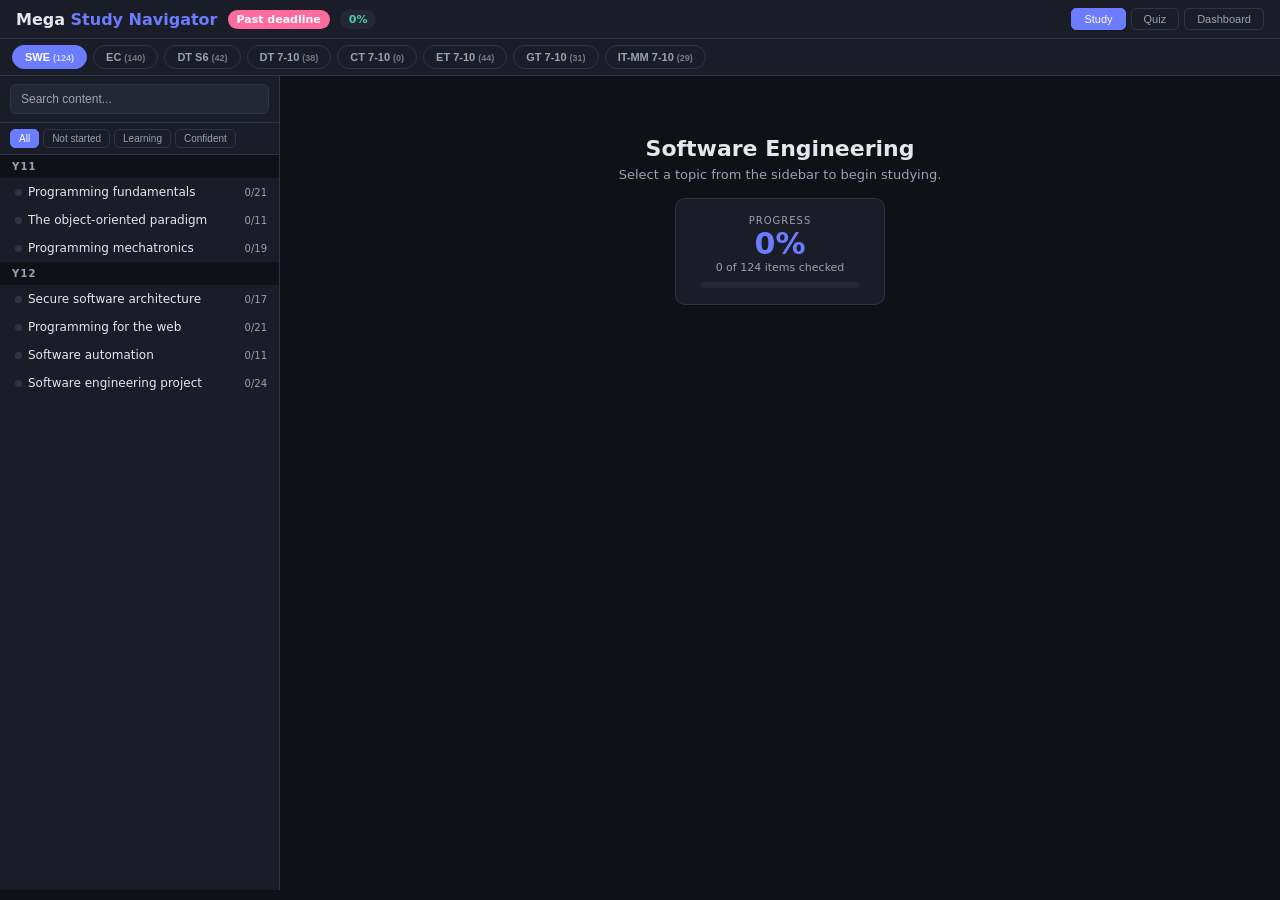
==== mega-navigator.html @ 475825d7 "Add mega study navigator + 5 new subject content files New subjects added with full syllabus content" ====
<!DOCTYPE html>
<html lang="en">
<head>
<meta charset="UTF-8">
<meta name="viewport" content="width=device-width, initial-scale=1.0">
<title>Mega Study Navigator</title>
<style>
:root {
  --bg: #0f1117; --surface: #1a1d27; --surface2: #242836; --border: #2d3348;
  --text: #e4e6f0; --text2: #9ca0b8; --accent: #6c7cff; --accent2: #4cceac;
  --accent3: #ff6b9d; --warn: #ffb74d; --green: #4cceac; --red: #ff6b9d;
  --orange: #ff9f43; --cyan: #00d2d3; --coral: #ff6348; --purple: #a29bfe; --pink: #fd79a8;
}
* { margin:0; padding:0; box-sizing:border-box; }
body { font-family:'Segoe UI',system-ui,-apple-system,sans-serif; background:var(--bg); color:var(--text); min-height:100vh; overflow:hidden; }

/* === HEADER === */
.header { background:var(--surface); border-bottom:1px solid var(--border); padding:8px 16px; display:flex; align-items:center; gap:10px; flex-wrap:wrap; z-index:100; }
.header h1 { font-size:16px; font-weight:700; white-space:nowrap; }
.header h1 span { color:var(--accent); }
.badge { padding:3px 9px; border-radius:10px; font-size:11px; font-weight:600; }
.badge-deadline { background:var(--accent3); color:#fff; }
.badge-progress { background:var(--surface2); color:var(--green); }
.view-tabs { display:flex; gap:5px; margin-left:auto; }
.view-tab { padding:4px 12px; border-radius:5px; border:1px solid var(--border); background:none; color:var(--text2); font-size:11px; cursor:pointer; transition:all .15s; }
.view-tab:hover { border-color:var(--accent); color:var(--text); }
.view-tab.active { background:var(--accent); color:#fff; border-color:var(--accent); }

/* === SUBJECT BAR === */
.subject-bar { background:var(--surface); border-bottom:1px solid var(--border); padding:6px 12px; display:flex; gap:6px; flex-wrap:wrap; overflow-x:auto; }
.subject-pill { padding:5px 12px; border-radius:16px; border:1.5px solid var(--border); background:none; color:var(--text2); font-size:11px; font-weight:600; cursor:pointer; transition:all .15s; white-space:nowrap; }
.subject-pill:hover { border-color:var(--text2); color:var(--text); }
.subject-pill.active { color:#fff; }
.subject-pill .pill-count { font-size:9px; opacity:.7; margin-left:3px; }

/* === LAYOUT === */
.container { display:flex; height:calc(100vh - 86px); }
.sidebar { width:280px; min-width:240px; background:var(--surface); border-right:1px solid var(--border); overflow-y:auto; flex-shrink:0; display:flex; flex-direction:column; }
.main { flex:1; overflow-y:auto; padding:20px; }

/* === SIDEBAR === */
.search-bar { padding:8px 10px; border-bottom:1px solid var(--border); flex-shrink:0; }
.search-bar input { width:100%; padding:7px 10px; background:var(--surface2); border:1px solid var(--border); border-radius:6px; color:var(--text); font-size:12px; }
.search-bar input:focus { outline:none; border-color:var(--accent); }
.search-bar input::placeholder { color:var(--text2); }
.filter-bar { padding:6px 10px; border-bottom:1px solid var(--border); display:flex; gap:4px; flex-wrap:wrap; flex-shrink:0; }
.filter-btn { padding:3px 8px; border-radius:5px; border:1px solid var(--border); background:none; color:var(--text2); font-size:10px; cursor:pointer; transition:all .15s; }
.filter-btn:hover { border-color:var(--accent); color:var(--accent); }
.filter-btn.active { background:var(--accent); color:#fff; border-color:var(--accent); }
.sidebar-list { overflow-y:auto; flex:1; }
.sidebar-year { padding:6px 12px; font-size:10px; text-transform:uppercase; letter-spacing:1.2px; color:var(--text2); font-weight:700; background:var(--bg); position:sticky; top:0; z-index:2; }
.sidebar-topic { padding:7px 12px; cursor:pointer; font-size:12px; border-left:3px solid transparent; transition:all .12s; display:flex; align-items:center; gap:6px; }
.sidebar-topic:hover { background:var(--surface2); }
.sidebar-topic.active { background:var(--surface2); }
.topic-progress { margin-left:auto; font-size:10px; color:var(--text2); white-space:nowrap; }
.topic-dot { width:7px; height:7px; border-radius:50%; flex-shrink:0; }
.dot-none { background:var(--border); }
.dot-partial { background:var(--warn); }
.dot-done { background:var(--green); }

/* === MAIN CONTENT === */
.topic-header { margin-bottom:14px; }
.topic-header h2 { font-size:18px; margin-bottom:3px; }
.topic-header .meta { color:var(--text2); font-size:11px; }
.section-title { font-size:13px; font-weight:700; margin:14px 0 6px; padding:6px 10px; background:var(--surface2); border-radius:6px; border-left:3px solid var(--accent); }
.dot-point { display:flex; gap:8px; padding:7px 10px; border-radius:6px; margin-bottom:2px; align-items:flex-start; }
.dot-point:hover { background:var(--surface2); }
.check { width:18px; height:18px; border:2px solid var(--border); border-radius:3px; cursor:pointer; flex-shrink:0; display:flex; align-items:center; justify-content:center; transition:all .15s; margin-top:2px; font-size:11px; }
.check:hover { border-color:var(--accent); }
.check.checked { background:var(--green); border-color:var(--green); color:#fff; }
.dp-content { flex:1; font-size:12px; line-height:1.5; }
.dp-text { margin-bottom:3px; }
.dp-actions { display:flex; gap:3px; flex-wrap:wrap; align-items:center; margin-top:3px; }
.confidence { display:flex; gap:2px; }
.conf-btn { width:20px; height:20px; border-radius:3px; border:1px solid var(--border); background:none; cursor:pointer; font-size:9px; transition:all .15s; color:var(--text2); }
.conf-btn:hover { border-color:var(--accent); }
.c1.on { background:var(--red); border-color:var(--red); color:#fff; }
.c2.on { background:var(--warn); border-color:var(--warn); color:#fff; }
.c3.on { background:var(--green); border-color:var(--green); color:#fff; }
.act-btn { padding:2px 8px; border-radius:4px; border:1px solid; background:none; font-size:10px; cursor:pointer; transition:all .15s; font-weight:600; }
.learn-btn { border-color:var(--accent); color:var(--accent); }
.learn-btn:hover, .learn-btn.open { background:var(--accent); color:#fff; }
.teach-btn { border-color:var(--accent2); color:var(--accent2); }
.teach-btn:hover, .teach-btn.open { background:var(--accent2); color:#fff; }
.note-input { width:100%; margin-top:4px; padding:4px 6px; background:var(--surface); border:1px solid var(--border); border-radius:4px; color:var(--text); font-size:11px; font-family:inherit; resize:vertical; min-height:22px; }
.note-input:focus { outline:none; border-color:var(--accent); }
.note-input::placeholder { color:var(--text2); }

/* === EXPLANATION PANELS === */
.explain-panel { margin-top:6px; padding:12px; background:var(--surface); border:1px solid var(--border); border-radius:8px; font-size:12px; line-height:1.7; display:none; }
.explain-panel.visible { display:block; }
.explain-panel h2 { font-size:15px; margin:10px 0 5px; color:var(--accent); }
.explain-panel h3 { font-size:13px; margin:8px 0 4px; color:var(--accent2); }
.explain-panel h4 { font-size:12px; margin:6px 0 3px; color:var(--warn); }
.explain-panel ul, .explain-panel ol { padding-left:18px; margin:4px 0; }
.explain-panel li { margin:2px 0; }
.explain-panel code { background:var(--surface2); padding:1px 4px; border-radius:3px; font-size:11px; }
.explain-panel pre { background:var(--surface2); padding:10px; border-radius:6px; overflow-x:auto; margin:6px 0; }
.explain-panel pre code { background:none; padding:0; }
.explain-panel p { margin:4px 0; }
.explain-panel blockquote { border-left:3px solid var(--accent); padding-left:10px; color:var(--text2); margin:6px 0; }
.explain-panel strong { color:var(--text); }
.explain-panel table { border-collapse:collapse; margin:6px 0; width:100%; }
.explain-panel th, .explain-panel td { border:1px solid var(--border); padding:4px 8px; font-size:11px; }
.explain-panel th { background:var(--surface2); }

/* === DASHBOARD === */
.dashboard { display:grid; grid-template-columns:repeat(auto-fit,minmax(240px,1fr)); gap:12px; margin-bottom:16px; }
.dash-card { background:var(--surface); border:1px solid var(--border); border-radius:10px; padding:14px; }
.dash-card h3 { font-size:11px; color:var(--text2); text-transform:uppercase; letter-spacing:1px; margin-bottom:5px; }
.dash-card .big { font-size:26px; font-weight:700; }
.dash-card .sub { font-size:11px; color:var(--text2); margin-top:3px; }
.pbar { height:6px; background:var(--surface2); border-radius:3px; overflow:hidden; margin-top:5px; }
.pfill { height:100%; border-radius:3px; transition:width .3s; }
.dash-subject { background:var(--surface); border:1px solid var(--border); border-radius:10px; padding:14px; }
.dash-subject h4 { font-size:13px; margin-bottom:8px; display:flex; align-items:center; gap:6px; }
.dash-subject .color-dot { width:10px; height:10px; border-radius:50%; }
.conf-summary { display:flex; gap:10px; font-size:11px; margin-top:6px; }
.conf-summary span { display:flex; align-items:center; gap:3px; }
.conf-dot { width:8px; height:8px; border-radius:50%; display:inline-block; }
.priority-list { margin-top:12px; }
.priority-item { display:flex; align-items:center; gap:8px; padding:6px 10px; background:var(--surface); border:1px solid var(--border); border-radius:6px; margin-bottom:4px; font-size:12px; }
.priority-rank { width:22px; height:22px; border-radius:50%; background:var(--accent3); color:#fff; display:flex; align-items:center; justify-content:center; font-size:10px; font-weight:700; flex-shrink:0; }

/* === QUIZ === */
.quiz-controls { display:flex; flex-wrap:wrap; gap:8px; margin-bottom:14px; align-items:center; }
.quiz-select { padding:6px 10px; background:var(--surface2); border:1px solid var(--border); border-radius:6px; color:var(--text); font-size:12px; }
.quiz-select:focus { outline:none; border-color:var(--accent); }
.quiz-btn { padding:6px 14px; border-radius:6px; border:1px solid var(--accent); background:none; color:var(--accent); font-size:12px; cursor:pointer; font-weight:600; transition:all .15s; }
.quiz-btn:hover { background:var(--accent); color:#fff; }
.quiz-btn.primary { background:var(--accent); color:#fff; }
.quiz-btn.primary:hover { background:#5a6be6; }
.quiz-card { background:var(--surface); border:1px solid var(--border); border-radius:10px; padding:14px; margin-bottom:10px; }
.quiz-card .q-num { font-size:10px; color:var(--text2); text-transform:uppercase; letter-spacing:1px; margin-bottom:5px; }
.quiz-card .q-type { display:inline-block; padding:2px 6px; border-radius:3px; font-size:10px; font-weight:600; margin-left:6px; }
.q-type-mc { background:#3a2d6e; color:#a78bfa; }
.q-type-tf { background:#2d4a3e; color:#4cceac; }
.q-type-short, .q-type-sa { background:#4a3a2d; color:#ffb74d; }
.q-type-code { background:#2d3a4a; color:#6bb5ff; }
.q-type-scenario { background:#4a2d3a; color:#ff6b9d; }
.quiz-card .q-text { font-size:13px; line-height:1.6; margin:6px 0; white-space:pre-wrap; }
.q-option { display:block; padding:7px 10px; margin:3px 0; background:var(--surface2); border:1px solid var(--border); border-radius:6px; cursor:pointer; font-size:12px; transition:all .15s; }
.q-option:hover { border-color:var(--accent); }
.q-option.selected { border-color:var(--accent); background:rgba(108,124,255,.15); }
.q-option.correct { border-color:var(--green); background:rgba(76,206,172,.15); }
.q-option.wrong { border-color:var(--red); background:rgba(255,107,157,.15); }
.q-answer { margin-top:8px; padding:10px; background:var(--surface2); border-radius:6px; border-left:3px solid var(--green); display:none; }
.q-answer.visible { display:block; }
.q-answer .label { font-size:10px; color:var(--green); text-transform:uppercase; letter-spacing:1px; margin-bottom:3px; }
.q-answer .text { font-size:12px; line-height:1.6; }
.quiz-score { background:var(--surface); border:1px solid var(--border); border-radius:10px; padding:14px; margin-bottom:14px; text-align:center; }
.quiz-score .big { font-size:32px; font-weight:700; }
.quiz-score .sub { color:var(--text2); font-size:12px; margin-top:3px; }
.q-textarea { width:100%; min-height:60px; padding:8px; background:var(--surface2); border:1px solid var(--border); border-radius:6px; color:var(--text); font-size:12px; font-family:inherit; resize:vertical; margin-top:4px; }
.q-textarea:focus { outline:none; border-color:var(--accent); }
.tf-btns { display:flex; gap:6px; margin-top:4px; }
.tf-btn { padding:6px 20px; border-radius:6px; border:1px solid var(--border); background:var(--surface2); color:var(--text); font-size:12px; cursor:pointer; font-weight:600; transition:all .15s; }
.tf-btn:hover { border-color:var(--accent); }
.tf-btn.selected { border-color:var(--accent); background:rgba(108,124,255,.15); }
.tf-btn.correct { border-color:var(--green); background:rgba(76,206,172,.15); }
.tf-btn.wrong { border-color:var(--red); background:rgba(255,107,157,.15); }

/* No quiz message */
.no-quiz-msg { text-align:center; padding:40px; color:var(--text2); font-size:14px; }
.no-quiz-msg .icon { font-size:40px; margin-bottom:10px; }

/* Coming soon */
.coming-soon { text-align:center; padding:60px 20px; color:var(--text2); }
.coming-soon h2 { font-size:20px; margin-bottom:8px; color:var(--text); }
.coming-soon p { font-size:13px; }

/* Loading */
.loading { text-align:center; padding:40px; color:var(--text2); font-size:13px; }

/* Scrollbar */
::-webkit-scrollbar { width:5px; }
::-webkit-scrollbar-track { background:var(--bg); }
::-webkit-scrollbar-thumb { background:var(--border); border-radius:3px; }

@media(max-width:860px) {
  .container { flex-direction:column; height:calc(100vh - 120px); }
  .sidebar { width:100%; height:auto; max-height:35vh; }
  .subject-bar { padding:4px 8px; }
  .subject-pill { font-size:10px; padding:3px 8px; }
}
</style>
</head>
<body>

<div class="header">
  <h1>Mega <span>Study Navigator</span></h1>
  <div class="badge badge-deadline" id="deadlineBadge"></div>
  <div class="badge badge-progress" id="progressBadge">0%</div>
  <div class="view-tabs">
    <button class="view-tab active" onclick="setView('study')">Study</button>
    <button class="view-tab" onclick="setView('quiz')">Quiz</button>
    <button class="view-tab" onclick="setView('dashboard')">Dashboard</button>
  </div>
</div>

<div class="subject-bar" id="subjectBar"></div>

<div class="container">
  <div class="sidebar" id="sidebarEl">
    <div class="search-bar"><input type="text" id="searchInput" placeholder="Search content..." oninput="onSearch(this.value)"></div>
    <div class="filter-bar" id="filterBar">
      <button class="filter-btn active" data-f="all" onclick="setFilter('all',this)">All</button>
      <button class="filter-btn" data-f="todo" onclick="setFilter('todo',this)">Not started</button>
      <button class="filter-btn" data-f="learning" onclick="setFilter('learning',this)">Learning</button>
      <button class="filter-btn" data-f="done" onclick="setFilter('done',this)">Confident</button>
    </div>
    <div class="sidebar-list" id="sidebarList"></div>
  </div>
  <div class="main" id="mainPanel">
    <div class="loading" id="loadingMsg">Loading content...</div>
  </div>
</div>

<script>
/* ======================================================================
   MEGA STUDY NAVIGATOR — Complete Single-File Application
   ====================================================================== */

// ─── Subject Definitions ───
const SUBJECTS = [
  { id:'swe', label:'SWE', fullLabel:'Software Engineering', color:'#6c7cff', hasQuiz:true, years:['Y11','Y12'],
    files:{ content:['swe_y11_content.json','swe_y12_content.json'], explanations:['swe_y11_explanations.json','swe_y12_explanations.json'], questions:['swe_y11_questions.json','swe_y12_questions.json'] }},
  { id:'ec', label:'EC', fullLabel:'Enterprise Computing', color:'#4cceac', hasQuiz:true, years:['Y11','Y12'],
    files:{ content:['ec_y11_content.json','ec_y12_content.json'], explanations:['ec_y11_explanations.json','ec_y12_explanations.json'], questions:['ec_y11_questions.json','ec_y12_questions.json'] }},
  { id:'dt_s6', label:'DT S6', fullLabel:'Design Technology HSC', color:'#ff9f43', hasQuiz:false, years:['S6'],
    files:{ combined:['dt_s6_content.json'] }},
  { id:'dt_710', label:'DT 7-10', fullLabel:'Design & Technology 7-10', color:'#ff9f43', hasQuiz:false, years:['S4','S5'],
    files:{ combined:['dt_710_content.json'] }},
  { id:'ct_710', label:'CT 7-10', fullLabel:'Computing Technology 7-10', color:'#00d2d3', hasQuiz:false, years:['S4','S5'],
    files:{ combined:['ct_710_content.json'] }},
  { id:'et_710', label:'ET 7-10', fullLabel:'Engineering Technology 7-10', color:'#ff6348', hasQuiz:false, years:['S4','S5'],
    files:{ combined:['et_710_content.json'] }},
  { id:'gt_710', label:'GT 7-10', fullLabel:'Graphics Technology 7-10', color:'#a29bfe', hasQuiz:false, years:['S4','S5'],
    files:{ combined:['gt_710_content.json'] }},
  { id:'itmm_710', label:'IT-MM 7-10', fullLabel:'Industrial Tech Multimedia 7-10', color:'#fd79a8', hasQuiz:false, years:['S4','S5'],
    files:{ combined:['itmm_710_content.json'] }},
];

// ─── State ───
const STORAGE_KEY = 'mega-study-v1';
let state = loadState();
let subjectData = {};   // { subjectId: { content:[], explanations:[], questions:[] } }
let activeSubject = 'swe';
let activeTopic = null;
let activeView = 'study';
let searchTerm = '';
let activeFilter = 'all';
let quizState = { questions:[], current:0, answered:0, correct:0, revealed:false, subjectFilter:'all', topicFilter:'all' };

// ─── Persistence ───
function loadState() {
  try { return JSON.parse(localStorage.getItem(STORAGE_KEY)) || { checked:{}, confidence:{}, notes:{}, quizScores:{} }; }
  catch(e) { return { checked:{}, confidence:{}, notes:{}, quizScores:{} }; }
}
function saveState() { localStorage.setItem(STORAGE_KEY, JSON.stringify(state)); }
function itemKey(subjectId, year, topic, section, text) {
  return subjectId + '|' + year + '|' + topic + '|' + (section||'') + '|' + (text||'').substring(0,80);
}

// ─── Markdown Renderer ───
function md(text) {
  if (!text) return '';
  let html = text;
  // Code blocks
  html = html.replace(/```(\w*)\n?([\s\S]*?)```/g, function(m, lang, code) {
    return '<pre><code>' + escHtml(code.trim()) + '</code></pre>';
  });
  // Split into lines for block processing
  let lines = html.split('\n');
  let out = [];
  let inList = false, listType = '';
  for (let i = 0; i < lines.length; i++) {
    let line = lines[i];
    // Headers
    if (/^####\s/.test(line)) { closeLst(); out.push('<h4>' + inlinemd(line.replace(/^####\s+/,'')) + '</h4>'); continue; }
    if (/^###\s/.test(line)) { closeLst(); out.push('<h3>' + inlinemd(line.replace(/^###\s+/,'')) + '</h3>'); continue; }
    if (/^##\s/.test(line)) { closeLst(); out.push('<h2>' + inlinemd(line.replace(/^##\s+/,'')) + '</h2>'); continue; }
    if (/^#\s/.test(line)) { closeLst(); out.push('<h2>' + inlinemd(line.replace(/^#\s+/,'')) + '</h2>'); continue; }
    // Unordered list
    if (/^\s*[-*]\s/.test(line)) {
      if (!inList || listType !== 'ul') { closeLst(); out.push('<ul>'); inList = true; listType = 'ul'; }
      out.push('<li>' + inlinemd(line.replace(/^\s*[-*]\s+/,'')) + '</li>');
      continue;
    }
    // Ordered list
    if (/^\s*\d+[.)]\s/.test(line)) {
      if (!inList || listType !== 'ol') { closeLst(); out.push('<ol>'); inList = true; listType = 'ol'; }
      out.push('<li>' + inlinemd(line.replace(/^\s*\d+[.)]\s+/,'')) + '</li>');
      continue;
    }
    // Blockquote
    if (/^>\s?/.test(line)) { closeLst(); out.push('<blockquote>' + inlinemd(line.replace(/^>\s?/,'')) + '</blockquote>'); continue; }
    // Empty line
    if (line.trim() === '') { closeLst(); continue; }
    // Paragraph
    closeLst();
    out.push('<p>' + inlinemd(line) + '</p>');
  }
  closeLst();
  return out.join('');
  function closeLst() {
    if (inList) { out.push(listType === 'ul' ? '</ul>' : '</ol>'); inList = false; listType = ''; }
  }
}
function inlinemd(t) {
  t = t.replace(/`([^`]+)`/g, '<code>$1</code>');
  t = t.replace(/\*\*(.+?)\*\*/g, '<strong>$1</strong>');
  t = t.replace(/\*(.+?)\*/g, '<em>$1</em>');
  t = t.replace(/\[([^\]]+)\]\(([^)]+)\)/g, '<a href="$2" target="_blank" style="color:var(--accent)">$1</a>');
  return t;
}
function escHtml(s) { return s.replace(/&/g,'&amp;').replace(/</g,'&lt;').replace(/>/g,'&gt;'); }

// ─── Data Loading ───
async function fetchJSON(file) {
  try {
    const r = await fetch('data/' + file);
    if (!r.ok) return null;
    return await r.json();
  } catch(e) { return null; }
}

async function loadAllData() {
  const promises = SUBJECTS.map(async (subj) => {
    const data = { content:[], explanations:[], questions:[], loaded:false };
    if (subj.files.combined) {
      // New format: explanation+teaching embedded in content
      for (const f of subj.files.combined) {
        const arr = await fetchJSON(f);
        if (arr && arr.length) {
          data.loaded = true;
          for (const item of arr) {
            data.content.push({
              year: item.year || 'S4',
              topic: item.topic,
              section: item.section || '',
              type: 'content',
              text: item.content_text || item.text || '',
              explanation: item.explanation || '',
              teaching_example: item.teaching_example || ''
            });
          }
        }
      }
    } else {
      // SWE/EC format: separate files
      if (subj.files.content) {
        for (const f of subj.files.content) {
          const arr = await fetchJSON(f);
          if (arr && arr.length) { data.loaded = true; data.content.push(...arr); }
        }
      }
      if (subj.files.explanations) {
        for (const f of subj.files.explanations) {
          const arr = await fetchJSON(f);
          if (arr && arr.length) { data.explanations.push(...arr); }
        }
      }
      if (subj.files.questions) {
        for (const f of subj.files.questions) {
          const arr = await fetchJSON(f);
          if (arr && arr.length) { data.questions.push(...arr); }
        }
      }
    }
    subjectData[subj.id] = data;
  });
  await Promise.all(promises);
}

// ─── Match explanations for SWE/EC ───
function findExplanation(subjectId, item) {
  // For combined format subjects, explanation is on the item itself
  if (item.explanation) return { explanation: item.explanation, teaching_example: item.teaching_example || '' };
  const data = subjectData[subjectId];
  if (!data || !data.explanations.length) return null;
  const match = data.explanations.find(e =>
    e.topic === item.topic && e.section === item.section &&
    (e.content_text || '').trim() === (item.text || '').trim()
  );
  return match || null;
}

// ─── Build topic tree ───
function getTopicsForSubject(subjectId) {
  const data = subjectData[subjectId];
  if (!data || !data.content.length) return [];
  const map = new Map();
  for (const item of data.content) {
    const key = item.year + '||' + item.topic;
    if (!map.has(key)) {
      map.set(key, { year: item.year, topic: item.topic, sections: new Map() });
    }
    const t = map.get(key);
    const secKey = item.section || '(General)';
    if (!t.sections.has(secKey)) t.sections.set(secKey, []);
    t.sections.get(secKey).push(item);
  }
  return Array.from(map.values());
}

function getTopicProgress(subjectId, topicObj) {
  let total = 0, checked = 0, hasConf = 0;
  for (const [sec, items] of topicObj.sections) {
    for (const item of items) {
      if (item.type && item.type !== 'content') continue;
      total++;
      const key = itemKey(subjectId, item.year, topicObj.topic, item.section, item.text);
      if (state.checked[key]) checked++;
      if (state.confidence[key]) hasConf++;
    }
  }
  if (total === 0) return 'none';
  if (checked === total) return 'done';
  if (checked > 0 || hasConf > 0) return 'partial';
  return 'none';
}

// ─── Subject Bar ───
function renderSubjectBar() {
  const bar = document.getElementById('subjectBar');
  bar.innerHTML = SUBJECTS.map(s => {
    const data = subjectData[s.id];
    const count = data ? data.content.length : 0;
    const isActive = s.id === activeSubject;
    return `<button class="subject-pill${isActive?' active':''}" style="${isActive?'background:'+s.color+';border-color:'+s.color+';color:#fff;':''}" onclick="switchSubject('${s.id}')">${s.label}<span class="pill-count">(${count})</span></button>`;
  }).join('');
}

// ─── Sidebar ───
function renderSidebar() {
  const list = document.getElementById('sidebarList');
  const topics = getTopicsForSubject(activeSubject);
  const subj = SUBJECTS.find(s=>s.id===activeSubject);
  const color = subj ? subj.color : 'var(--accent)';
  if (!topics.length) {
    list.innerHTML = '<div style="padding:20px;text-align:center;color:var(--text2);font-size:12px;">No content loaded for this subject.</div>';
    return;
  }
  // Group by year
  const byYear = new Map();
  for (const t of topics) {
    if (!byYear.has(t.year)) byYear.set(t.year, []);
    byYear.get(t.year).push(t);
  }
  let html = '';
  for (const [year, yearTopics] of byYear) {
    // Filter
    const filtered = yearTopics.filter(t => {
      if (searchTerm) {
        const s = searchTerm.toLowerCase();
        const topicMatch = t.topic.toLowerCase().includes(s);
        let contentMatch = false;
        for (const [sec, items] of t.sections) {
          for (const item of items) {
            if ((item.text||'').toLowerCase().includes(s) || (sec||'').toLowerCase().includes(s)) { contentMatch = true; break; }
          }
          if (contentMatch) break;
        }
        if (!topicMatch && !contentMatch) return false;
      }
      if (activeFilter !== 'all') {
        const prog = getTopicProgress(activeSubject, t);
        if (activeFilter === 'todo' && prog !== 'none') return false;
        if (activeFilter === 'learning' && prog !== 'partial') return false;
        if (activeFilter === 'done' && prog !== 'done') return false;
      }
      return true;
    });
    if (!filtered.length) continue;
    const yearLabel = year === 'S4' ? 'Stage 4 (Years 7-8)' : year === 'S5' ? 'Stage 5 (Years 9-10)' : year === 'S6' ? 'Stage 6 (HSC)' : year;
    html += `<div class="sidebar-year">${yearLabel}</div>`;
    for (const t of filtered) {
      const prog = getTopicProgress(activeSubject, t);
      const dotClass = prog === 'done' ? 'dot-done' : prog === 'partial' ? 'dot-partial' : 'dot-none';
      const isActive = activeTopic && activeTopic.year === t.year && activeTopic.topic === t.topic;
      // Count items
      let total = 0, checked = 0;
      for (const [sec, items] of t.sections) { for (const item of items) { if (!item.type || item.type==='content') { total++; const k = itemKey(activeSubject,item.year,t.topic,item.section,item.text); if (state.checked[k]) checked++; } } }
      html += `<div class="sidebar-topic${isActive?' active':''}" style="${isActive?'border-left-color:'+color+';color:'+color+';':''}" onclick="selectTopic('${t.year}','${escAttr(t.topic)}')">`
        + `<div class="topic-dot ${dotClass}"></div>`
        + `<span style="flex:1;overflow:hidden;text-overflow:ellipsis;white-space:nowrap;">${escHtml(t.topic)}</span>`
        + `<span class="topic-progress">${checked}/${total}</span>`
        + `</div>`;
    }
  }
  list.innerHTML = html || '<div style="padding:20px;text-align:center;color:var(--text2);font-size:12px;">No topics match your filter.</div>';
}

function escAttr(s) { return s.replace(/'/g, "\\'").replace(/"/g, '&quot;'); }

// ─── Main Content ───
function renderMain() {
  const main = document.getElementById('mainPanel');
  if (activeView === 'dashboard') { renderDashboard(); return; }
  if (activeView === 'quiz') { renderQuizView(); return; }
  // Study view
  const data = subjectData[activeSubject];
  if (!data || !data.loaded) {
    main.innerHTML = '<div class="coming-soon"><h2>Content Coming Soon</h2><p>JSON files for this subject have not been loaded yet.<br>Add the content files to the same directory and reload.</p></div>';
    return;
  }
  if (!activeTopic) {
    // Show overview
    const topics = getTopicsForSubject(activeSubject);
    const subj = SUBJECTS.find(s=>s.id===activeSubject);
    let total=0, checked=0;
    for (const t of topics) { for (const [s,items] of t.sections) { for (const item of items) { if (!item.type||item.type==='content') { total++; const k = itemKey(activeSubject,item.year,t.topic,item.section,item.text); if (state.checked[k]) checked++; } } } }
    main.innerHTML = `<div style="text-align:center;padding:40px 20px;">`
      + `<h2 style="font-size:22px;margin-bottom:6px;">${subj.fullLabel}</h2>`
      + `<p style="color:var(--text2);font-size:13px;margin-bottom:16px;">Select a topic from the sidebar to begin studying.</p>`
      + `<div style="display:inline-block;background:var(--surface);border:1px solid var(--border);border-radius:10px;padding:16px 24px;">`
      + `<div style="font-size:10px;color:var(--text2);text-transform:uppercase;letter-spacing:1px;">Progress</div>`
      + `<div style="font-size:30px;font-weight:700;color:${subj.color};">${total?Math.round(checked/total*100):0}%</div>`
      + `<div style="font-size:11px;color:var(--text2);">${checked} of ${total} items checked</div>`
      + `<div class="pbar" style="margin-top:8px;width:160px;"><div class="pfill" style="width:${total?checked/total*100:0}%;background:${subj.color};"></div></div>`
      + `</div></div>`;
    return;
  }
  // Render topic content
  const subj = SUBJECTS.find(s=>s.id===activeSubject);
  const color = subj ? subj.color : 'var(--accent)';
  const topics = getTopicsForSubject(activeSubject);
  const topicObj = topics.find(t => t.year === activeTopic.year && t.topic === activeTopic.topic);
  if (!topicObj) { main.innerHTML = '<div class="loading">Topic not found.</div>'; return; }

  let html = `<div class="topic-header"><h2 style="color:${color};">${escHtml(topicObj.topic)}</h2><div class="meta">${subj.fullLabel} &bull; ${topicObj.year}</div></div>`;

  for (const [section, items] of topicObj.sections) {
    html += `<div class="section-title" style="border-left-color:${color};">${escHtml(section)}</div>`;
    for (let idx = 0; idx < items.length; idx++) {
      const item = items[idx];
      if (item.type && item.type !== 'content') continue;
      const key = itemKey(activeSubject, item.year, topicObj.topic, item.section, item.text);
      const isChecked = state.checked[key];
      const conf = state.confidence[key] || 0;
      const note = state.notes[key] || '';
      const explData = findExplanation(activeSubject, item);
      const hasExpl = explData && explData.explanation;
      const hasTeach = explData && explData.teaching_example;
      const dpId = 'dp-' + key.replace(/[^a-zA-Z0-9]/g,'_').substring(0,60) + idx;

      html += `<div class="dot-point" id="${dpId}">`;
      html += `<div class="check${isChecked?' checked':''}" onclick="toggleCheck('${escJS(key)}','${dpId}')">${isChecked?'&#10003;':''}</div>`;
      html += `<div class="dp-content">`;
      html += `<div class="dp-text">${escHtml(item.text)}</div>`;
      html += `<div class="dp-actions">`;
      html += `<div class="confidence">`;
      html += `<button class="conf-btn c1${conf===1?' on':''}" title="Low confidence" onclick="setConf('${escJS(key)}',1,'${dpId}')">1</button>`;
      html += `<button class="conf-btn c2${conf===2?' on':''}" title="Medium confidence" onclick="setConf('${escJS(key)}',2,'${dpId}')">2</button>`;
      html += `<button class="conf-btn c3${conf===3?' on':''}" title="High confidence" onclick="setConf('${escJS(key)}',3,'${dpId}')">3</button>`;
      html += `</div>`;
      if (hasExpl) html += `<button class="act-btn learn-btn" onclick="togglePanel(this,'learn-${dpId}')">Learn</button>`;
      if (hasTeach) html += `<button class="act-btn teach-btn" onclick="togglePanel(this,'teach-${dpId}')">Teach</button>`;
      html += `</div>`;
      if (hasExpl) html += `<div class="explain-panel" id="learn-${dpId}">${md(explData.explanation)}</div>`;
      if (hasTeach) html += `<div class="explain-panel" id="teach-${dpId}" style="border-left:2px solid var(--accent2);">${md(explData.teaching_example)}</div>`;
      html += `<textarea class="note-input" placeholder="Add a note..." rows="1" onchange="saveNote('${escJS(key)}',this.value)" onfocus="this.rows=3" onblur="if(!this.value)this.rows=1">${escHtml(note)}</textarea>`;
      html += `</div></div>`;
    }
  }

  // Quiz questions for this topic (SWE/EC)
  if (subj.hasQuiz && data.questions.length) {
    const topicQs = data.questions.filter(q => q.topic === topicObj.topic);
    if (topicQs.length) {
      html += `<div style="margin-top:20px;padding-top:14px;border-top:1px solid var(--border);">`;
      html += `<h3 style="font-size:14px;color:${color};margin-bottom:10px;">Quiz Questions for this Topic (${topicQs.length})</h3>`;
      for (let qi = 0; qi < topicQs.length; qi++) {
        html += renderQuestionCard(topicQs[qi], 'topic-q-'+qi);
      }
      html += `</div>`;
    }
  }

  main.innerHTML = html;
}

function escJS(s) { return s.replace(/\\/g,'\\\\').replace(/'/g,"\\'").replace(/"/g,'\\"'); }

// ─── Interactions ───
function toggleCheck(key, dpId) {
  state.checked[key] = !state.checked[key];
  saveState();
  renderSidebar();
  renderMain();
  updateProgressBadge();
}
function setConf(key, level, dpId) {
  state.confidence[key] = state.confidence[key] === level ? 0 : level;
  saveState();
  renderSidebar();
  renderMain();
}
function saveNote(key, val) {
  if (val.trim()) state.notes[key] = val.trim();
  else delete state.notes[key];
  saveState();
}
function togglePanel(btn, panelId) {
  const panel = document.getElementById(panelId);
  if (!panel) return;
  const isOpen = panel.classList.contains('visible');
  panel.classList.toggle('visible');
  btn.classList.toggle('open');
}

// ─── Navigation ───
function switchSubject(id) {
  activeSubject = id;
  activeTopic = null;
  renderSubjectBar();
  renderSidebar();
  renderMain();
  updateProgressBadge();
}
function selectTopic(year, topic) {
  activeTopic = { year, topic };
  renderSidebar();
  renderMain();
  document.getElementById('mainPanel').scrollTop = 0;
}
function setView(view) {
  activeView = view;
  document.querySelectorAll('.view-tab').forEach(b => b.classList.remove('active'));
  document.querySelectorAll('.view-tab').forEach(b => { if (b.textContent.toLowerCase().includes(view.substring(0,4))) b.classList.add('active'); });
  renderMain();
}
function onSearch(val) { searchTerm = val.trim(); renderSidebar(); }
function setFilter(f, btn) {
  activeFilter = f;
  document.querySelectorAll('.filter-btn').forEach(b => b.classList.remove('active'));
  btn.classList.add('active');
  renderSidebar();
}

// ─── Progress Badge ───
function updateProgressBadge() {
  let total = 0, checked = 0;
  for (const subj of SUBJECTS) {
    const data = subjectData[subj.id];
    if (!data) continue;
    for (const item of data.content) {
      if (item.type && item.type !== 'content') continue;
      total++;
      const topics = getTopicsForSubject(subj.id);
      const topicObj = topics.find(t => t.year === item.year && t.topic === item.topic);
      const key = itemKey(subj.id, item.year, item.topic, item.section, item.text);
      if (state.checked[key]) checked++;
    }
  }
  document.getElementById('progressBadge').textContent = total ? Math.round(checked/total*100) + '%' : '0%';
}

// ─── Deadline Badge ───
function updateDeadline() {
  const deadline = new Date(2026, 4, 11); // May 11, 2026
  const now = new Date();
  const diff = Math.ceil((deadline - now) / (1000*60*60*24));
  const badge = document.getElementById('deadlineBadge');
  if (diff > 0) badge.textContent = diff + ' days left';
  else if (diff === 0) badge.textContent = 'TODAY!';
  else badge.textContent = 'Past deadline';
}

// ─── Dashboard ───
function renderDashboard() {
  const main = document.getElementById('mainPanel');
  const deadline = new Date(2026, 4, 11);
  const now = new Date();
  const daysLeft = Math.max(0, Math.ceil((deadline - now) / (1000*60*60*24)));

  // Overall stats
  let grandTotal=0, grandChecked=0, confCounts={1:0,2:0,3:0,0:0};
  let subjectStats = [];
  for (const subj of SUBJECTS) {
    const data = subjectData[subj.id];
    if (!data || !data.content.length) continue;
    let total=0, checked=0, c1=0, c2=0, c3=0, c0=0;
    for (const item of data.content) {
      if (item.type && item.type !== 'content') continue;
      total++;
      const key = itemKey(subj.id, item.year, item.topic, item.section, item.text);
      if (state.checked[key]) checked++;
      const cv = state.confidence[key] || 0;
      if (cv===1) c1++; else if (cv===2) c2++; else if (cv===3) c3++; else c0++;
    }
    grandTotal += total; grandChecked += checked;
    confCounts[0] += c0; confCounts[1] += c1; confCounts[2] += c2; confCounts[3] += c3;
    subjectStats.push({ subj, total, checked, c0, c1, c2, c3,
      pct: total ? Math.round(checked/total*100) : 0,
      avgConf: total ? ((c1*1+c2*2+c3*3)/(c1+c2+c3||1)) : 0
    });
  }
  const grandPct = grandTotal ? Math.round(grandChecked/grandTotal*100) : 0;

  // Priority: sort by lowest average confidence then lowest completion
  const priority = [...subjectStats].sort((a,b) => a.avgConf - b.avgConf || a.pct - b.pct);

  let html = '<h2 style="font-size:18px;margin-bottom:14px;">Study Dashboard</h2>';
  html += '<div class="dashboard">';
  // Overall progress
  html += `<div class="dash-card"><h3>Overall Progress</h3><div class="big" style="color:var(--accent);">${grandPct}%</div><div class="sub">${grandChecked} of ${grandTotal} items checked</div><div class="pbar"><div class="pfill" style="width:${grandPct}%;background:var(--accent);"></div></div></div>`;
  // Days remaining
  html += `<div class="dash-card"><h3>Days Until May 11</h3><div class="big" style="color:${daysLeft<14?'var(--red)':daysLeft<30?'var(--warn)':'var(--green)'};">${daysLeft}</div><div class="sub">${grandTotal-grandChecked} items remaining &bull; ~${daysLeft?Math.ceil((grandTotal-grandChecked)/daysLeft):'-'} per day</div></div>`;
  // Confidence breakdown
  html += `<div class="dash-card"><h3>Confidence Breakdown</h3>`
    + `<div style="display:flex;gap:12px;margin-top:8px;">`
    + `<div style="text-align:center;"><div style="font-size:20px;font-weight:700;color:var(--red);">${confCounts[1]}</div><div style="font-size:10px;color:var(--text2);">Low</div></div>`
    + `<div style="text-align:center;"><div style="font-size:20px;font-weight:700;color:var(--warn);">${confCounts[2]}</div><div style="font-size:10px;color:var(--text2);">Medium</div></div>`
    + `<div style="text-align:center;"><div style="font-size:20px;font-weight:700;color:var(--green);">${confCounts[3]}</div><div style="font-size:10px;color:var(--text2);">High</div></div>`
    + `<div style="text-align:center;"><div style="font-size:20px;font-weight:700;color:var(--text2);">${confCounts[0]}</div><div style="font-size:10px;color:var(--text2);">Unrated</div></div>`
    + `</div></div>`;
  html += '</div>';

  // Per-subject cards
  html += '<h3 style="font-size:14px;margin:14px 0 10px;">Subject Progress</h3>';
  html += '<div class="dashboard">';
  for (const ss of subjectStats) {
    html += `<div class="dash-subject" style="cursor:pointer;" onclick="switchSubject('${ss.subj.id}');setView('study');">`
      + `<h4><span class="color-dot" style="background:${ss.subj.color};"></span>${ss.subj.fullLabel}</h4>`
      + `<div style="font-size:22px;font-weight:700;color:${ss.subj.color};">${ss.pct}%</div>`
      + `<div style="font-size:11px;color:var(--text2);">${ss.checked}/${ss.total} checked</div>`
      + `<div class="pbar"><div class="pfill" style="width:${ss.pct}%;background:${ss.subj.color};"></div></div>`
      + `<div class="conf-summary">`
      + `<span><span class="conf-dot" style="background:var(--red);"></span>${ss.c1}</span>`
      + `<span><span class="conf-dot" style="background:var(--warn);"></span>${ss.c2}</span>`
      + `<span><span class="conf-dot" style="background:var(--green);"></span>${ss.c3}</span>`
      + `<span><span class="conf-dot" style="background:var(--text2);"></span>${ss.c0}</span>`
      + `</div></div>`;
  }
  html += '</div>';

  // Priority
  html += '<h3 style="font-size:14px;margin:14px 0 10px;">Study Priority (lowest confidence first)</h3>';
  html += '<div class="priority-list">';
  for (let i = 0; i < priority.length; i++) {
    const p = priority[i];
    const confLabel = p.avgConf < 1.5 ? 'Low' : p.avgConf < 2.5 ? 'Medium' : 'High';
    html += `<div class="priority-item" style="cursor:pointer;" onclick="switchSubject('${p.subj.id}');setView('study');">`
      + `<div class="priority-rank">${i+1}</div>`
      + `<span class="color-dot" style="background:${p.subj.color};width:8px;height:8px;border-radius:50;flex-shrink:0;"></span>`
      + `<span style="flex:1;">${p.subj.fullLabel}</span>`
      + `<span style="font-size:11px;color:var(--text2);">${p.pct}% done &bull; Avg conf: ${confLabel}</span>`
      + `</div>`;
  }
  html += '</div>';

  main.innerHTML = html;
}

// ─── Quiz View ───
function renderQuizView() {
  const main = document.getElementById('mainPanel');
  // Collect all subjects that have questions
  const quizSubjects = SUBJECTS.filter(s => s.hasQuiz && subjectData[s.id] && subjectData[s.id].questions.length);
  if (!quizSubjects.length) {
    main.innerHTML = '<div class="no-quiz-msg"><div class="icon">&#128221;</div><p>No quiz questions available yet.<br>Quiz mode is available for Software Engineering and Enterprise Computing.</p></div>';
    return;
  }

  let html = '<h2 style="font-size:18px;margin-bottom:12px;">Quiz Mode</h2>';
  // Controls
  html += '<div class="quiz-controls">';
  html += '<select class="quiz-select" id="quizSubjectSel" onchange="quizState.subjectFilter=this.value;quizState.topicFilter=\'all\';renderQuizView();">';
  html += '<option value="all"' + (quizState.subjectFilter==='all'?' selected':'') + '>All Subjects</option>';
  for (const qs of quizSubjects) {
    html += `<option value="${qs.id}"${quizState.subjectFilter===qs.id?' selected':''}>${qs.fullLabel}</option>`;
  }
  html += '</select>';

  // Topic filter
  let allTopics = new Set();
  for (const qs of quizSubjects) {
    if (quizState.subjectFilter !== 'all' && quizState.subjectFilter !== qs.id) continue;
    for (const q of subjectData[qs.id].questions) allTopics.add(q.topic);
  }
  html += '<select class="quiz-select" id="quizTopicSel" onchange="quizState.topicFilter=this.value;">';
  html += '<option value="all"' + (quizState.topicFilter==='all'?' selected':'') + '>All Topics</option>';
  for (const t of allTopics) {
    html += `<option value="${escHtml(t)}"${quizState.topicFilter===t?' selected':''}>${escHtml(t)}</option>`;
  }
  html += '</select>';

  html += '<select class="quiz-select" id="quizCountSel"><option value="5">5 Questions</option><option value="10" selected>10 Questions</option><option value="20">20 Questions</option><option value="50">50 Questions</option></select>';
  html += '<button class="quiz-btn primary" onclick="startQuiz()">Start Quiz</button>';
  html += '</div>';

  // Quiz score
  if (quizState.questions.length && quizState.answered > 0) {
    html += `<div class="quiz-score"><div class="big" style="color:${quizState.correct/quizState.answered>=0.7?'var(--green)':'var(--warn)'};">${quizState.correct}/${quizState.answered}</div><div class="sub">${Math.round(quizState.correct/quizState.answered*100)}% correct</div></div>`;
  }

  // Questions
  if (quizState.questions.length) {
    for (let i = 0; i < quizState.questions.length; i++) {
      html += renderQuizQuestionInteractive(quizState.questions[i], i);
    }
  }

  main.innerHTML = html;
}

function startQuiz() {
  const subFilt = quizState.subjectFilter;
  const topFilt = document.getElementById('quizTopicSel') ? document.getElementById('quizTopicSel').value : 'all';
  const count = parseInt(document.getElementById('quizCountSel') ? document.getElementById('quizCountSel').value : '10');

  let pool = [];
  for (const qs of SUBJECTS.filter(s => s.hasQuiz)) {
    if (subFilt !== 'all' && subFilt !== qs.id) continue;
    const data = subjectData[qs.id];
    if (!data) continue;
    for (const q of data.questions) {
      if (topFilt !== 'all' && q.topic !== topFilt) continue;
      pool.push({ ...q, _subjectId: qs.id });
    }
  }
  // Shuffle
  for (let i = pool.length - 1; i > 0; i--) { const j = Math.floor(Math.random()*(i+1)); [pool[i],pool[j]] = [pool[j],pool[i]]; }
  quizState.questions = pool.slice(0, count).map(q => ({ ...q, _answered: false, _userAnswer: null, _correct: false }));
  quizState.answered = 0;
  quizState.correct = 0;
  quizState.topicFilter = topFilt;
  renderQuizView();
}

function renderQuizQuestionInteractive(q, idx) {
  const typeMap = { MC:'MC', TF:'TF', SHORT:'SA', SA:'SA', CODE:'Code', SCENARIO:'Scenario' };
  const typeClass = { MC:'mc', TF:'tf', SHORT:'short', SA:'sa', CODE:'code', SCENARIO:'scenario' };
  const qType = (q.type || 'SA').toUpperCase();
  let html = `<div class="quiz-card" id="quiz-q-${idx}">`;
  html += `<div class="q-num">Question ${idx+1} <span class="q-type q-type-${(typeClass[qType]||'short').toLowerCase()}">${typeMap[qType]||qType}</span></div>`;
  html += `<div class="q-text">${escHtml(q.question)}</div>`;

  if (qType === 'MC' && q.options) {
    html += '<div class="q-options">';
    for (let oi = 0; oi < q.options.length; oi++) {
      const letter = q.options[oi].charAt(0);
      let cls = 'q-option';
      if (q._answered) {
        const correctLetter = (q.answer||'').charAt(0).toUpperCase();
        if (letter.toUpperCase() === correctLetter) cls += ' correct';
        else if (q._userAnswer === letter.toUpperCase()) cls += ' wrong';
      } else if (q._userAnswer === letter.toUpperCase()) {
        cls += ' selected';
      }
      html += `<div class="${cls}" onclick="answerMC(${idx},'${letter.toUpperCase()}')">${escHtml(q.options[oi])}</div>`;
    }
    html += '</div>';
  } else if (qType === 'TF') {
    html += '<div class="tf-btns">';
    const correctVal = (q.answer||'').toLowerCase().startsWith('true') ? 'TRUE' : 'FALSE';
    for (const val of ['TRUE','FALSE']) {
      let cls = 'tf-btn';
      if (q._answered) {
        if (val === correctVal) cls += ' correct';
        else if (q._userAnswer === val) cls += ' wrong';
      } else if (q._userAnswer === val) { cls += ' selected'; }
      html += `<button class="${cls}" onclick="answerTF(${idx},'${val}')">${val}</button>`;
    }
    html += '</div>';
  } else {
    // Short answer, code, scenario
    html += `<textarea class="q-textarea" id="quiz-ta-${idx}" placeholder="Type your answer..." ${q._answered?'disabled':''}>${q._userAnswer||''}</textarea>`;
    if (!q._answered) {
      html += `<button class="quiz-btn" style="margin-top:6px;" onclick="answerSA(${idx})">Reveal Answer</button>`;
    }
  }

  // Answer panel
  if (q._answered) {
    const ansText = typeof q.answer === 'string' ? q.answer : JSON.stringify(q.answer);
    html += `<div class="q-answer visible"><div class="label">Answer</div><div class="text">${escHtml(ansText)}</div>`;
    if (q.explanation) html += `<div style="margin-top:6px;color:var(--text2);font-size:11px;">${escHtml(q.explanation)}</div>`;
    html += '</div>';
  }

  html += '</div>';
  return html;
}

function renderQuestionCard(q, prefix) {
  const typeMap = { MC:'MC', TF:'TF', SHORT:'SA', SA:'SA', CODE:'Code', SCENARIO:'Scenario' };
  const typeClass = { MC:'mc', TF:'tf', SHORT:'short', SA:'sa', CODE:'code', SCENARIO:'scenario' };
  const qType = (q.type || 'SA').toUpperCase();
  let html = `<div class="quiz-card" id="${prefix}">`;
  html += `<div class="q-num">${q.id||''} <span class="q-type q-type-${(typeClass[qType]||'short').toLowerCase()}">${typeMap[qType]||qType}</span></div>`;
  html += `<div class="q-text">${escHtml(q.question)}</div>`;
  if (qType === 'MC' && q.options) {
    html += '<div class="q-options">';
    for (const opt of q.options) {
      html += `<div class="q-option" onclick="revealTopicQ(this,'${prefix}')">${escHtml(opt)}</div>`;
    }
    html += '</div>';
  }
  const ansText = typeof q.answer === 'string' ? q.answer : JSON.stringify(q.answer);
  html += `<div class="q-answer" id="${prefix}-ans"><div class="label">Answer</div><div class="text">${escHtml(ansText)}</div>`;
  if (q.explanation) html += `<div style="margin-top:4px;color:var(--text2);font-size:11px;">${escHtml(q.explanation)}</div>`;
  html += '</div>';
  if (qType !== 'MC') {
    html += `<button class="quiz-btn" style="margin-top:6px;" onclick="document.getElementById('${prefix}-ans').classList.add('visible')">Reveal Answer</button>`;
  }
  html += '</div>';
  return html;
}

function revealTopicQ(el, prefix) {
  document.getElementById(prefix+'-ans').classList.add('visible');
}

function answerMC(idx, letter) {
  const q = quizState.questions[idx];
  if (q._answered) return;
  q._userAnswer = letter;
  const correctLetter = (q.answer||'').charAt(0).toUpperCase();
  q._correct = letter === correctLetter;
  q._answered = true;
  quizState.answered++;
  if (q._correct) quizState.correct++;
  renderQuizView();
}

function answerTF(idx, val) {
  const q = quizState.questions[idx];
  if (q._answered) return;
  q._userAnswer = val;
  const correctVal = (q.answer||'').toLowerCase().startsWith('true') ? 'TRUE' : 'FALSE';
  q._correct = val === correctVal;
  q._answered = true;
  quizState.answered++;
  if (q._correct) quizState.correct++;
  renderQuizView();
}

function answerSA(idx) {
  const q = quizState.questions[idx];
  if (q._answered) return;
  const ta = document.getElementById('quiz-ta-'+idx);
  q._userAnswer = ta ? ta.value : '';
  q._answered = true;
  quizState.answered++;
  // SA auto-marked as reviewed
  renderQuizView();
}

// ─── Init ───
async function init() {
  updateDeadline();
  await loadAllData();
  renderSubjectBar();
  renderSidebar();
  renderMain();
  updateProgressBadge();
  document.getElementById('loadingMsg').style.display = 'none';
}

init();
</script>
</body>
</html>
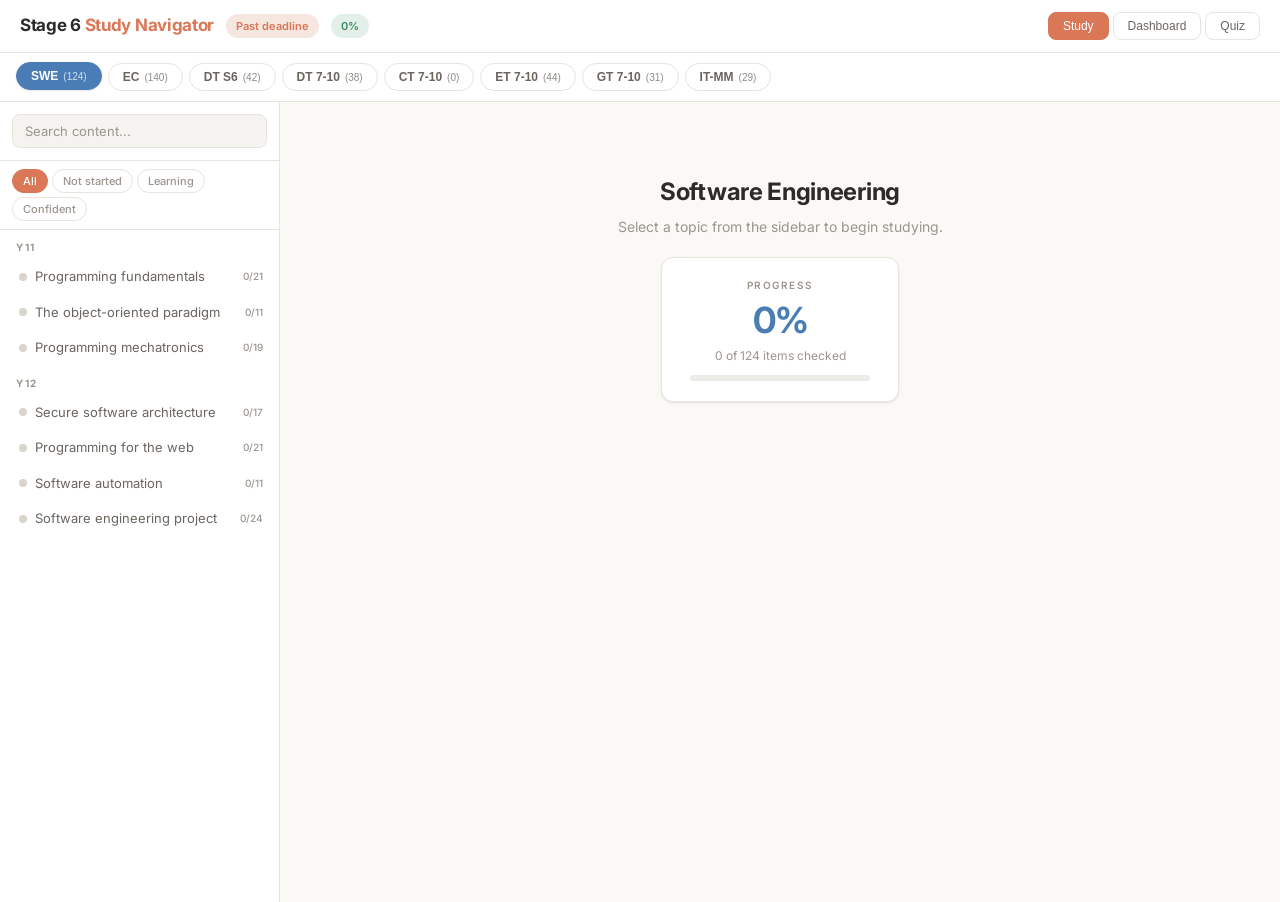
==== commit a721b886: "Redesign navigator with Claude design aesthetic - Light warm theme (#FAF9F6 bg, terracotta accent #D" ====
--- a/mega-navigator.html
+++ b/mega-navigator.html
@@ -3,198 +3,213 @@
 <head>
 <meta charset="UTF-8">
 <meta name="viewport" content="width=device-width, initial-scale=1.0">
-<title>Mega Study Navigator</title>
+<title>Stage 6 Study Navigator</title>
 <style>
+/* ═══════════════════════════════════════════════
+   Claude Design System — Warm, Clean, Purposeful
+   ═══════════════════════════════════════════════ */
+@import url('https://fonts.googleapis.com/css2?family=Inter:wght@400;500;600;700&display=swap');
 :root {
-  --bg: #0f1117; --surface: #1a1d27; --surface2: #242836; --border: #2d3348;
-  --text: #e4e6f0; --text2: #9ca0b8; --accent: #6c7cff; --accent2: #4cceac;
-  --accent3: #ff6b9d; --warn: #ffb74d; --green: #4cceac; --red: #ff6b9d;
-  --orange: #ff9f43; --cyan: #00d2d3; --coral: #ff6348; --purple: #a29bfe; --pink: #fd79a8;
+  --bg: #FAF9F6; --surface: #FFFFFF; --surface2: #F5F3EF; --surface3: #EDEBE7;
+  --border: #E8E4DE; --border2: #D9D4CC;
+  --text: #2D2B2A; --text2: #6B6560; --text3: #9B958E;
+  --accent: #D97757; --accent-light: #F5E6DF; --accent-hover: #C4623F;
+  --green: #3D8B5F; --green-light: #E3F0E9;
+  --amber: #C49035; --amber-light: #FBF3E0;
+  --red: #C7503C; --red-light: #FBEAE7;
+  --blue: #4A7DB5; --blue-light: #E6EFF8;
+  --purple: #7B61A6; --purple-light: #F0EBF7;
+  --cyan: #3A8F9A; --cyan-light: #E2F2F4;
+  --pink: #B5567A; --pink-light: #F7E6ED;
+  --radius: 12px; --radius-sm: 8px; --radius-xs: 6px;
+  --shadow: 0 1px 3px rgba(0,0,0,0.06), 0 1px 2px rgba(0,0,0,0.04);
+  --shadow-md: 0 4px 12px rgba(0,0,0,0.08);
 }
 * { margin:0; padding:0; box-sizing:border-box; }
-body { font-family:'Segoe UI',system-ui,-apple-system,sans-serif; background:var(--bg); color:var(--text); min-height:100vh; overflow:hidden; }
+body { font-family:'Inter',system-ui,-apple-system,sans-serif; background:var(--bg); color:var(--text); min-height:100vh; overflow:hidden; font-size:14px; line-height:1.5; -webkit-font-smoothing:antialiased; }
 
 /* === HEADER === */
-.header { background:var(--surface); border-bottom:1px solid var(--border); padding:8px 16px; display:flex; align-items:center; gap:10px; flex-wrap:wrap; z-index:100; }
-.header h1 { font-size:16px; font-weight:700; white-space:nowrap; }
+.header { background:var(--surface); border-bottom:1px solid var(--border); padding:12px 20px; display:flex; align-items:center; gap:12px; flex-wrap:wrap; z-index:100; }
+.header h1 { font-size:17px; font-weight:700; letter-spacing:-0.3px; color:var(--text); }
 .header h1 span { color:var(--accent); }
-.badge { padding:3px 9px; border-radius:10px; font-size:11px; font-weight:600; }
-.badge-deadline { background:var(--accent3); color:#fff; }
-.badge-progress { background:var(--surface2); color:var(--green); }
-.view-tabs { display:flex; gap:5px; margin-left:auto; }
-.view-tab { padding:4px 12px; border-radius:5px; border:1px solid var(--border); background:none; color:var(--text2); font-size:11px; cursor:pointer; transition:all .15s; }
-.view-tab:hover { border-color:var(--accent); color:var(--text); }
+.badge { padding:4px 10px; border-radius:20px; font-size:11px; font-weight:600; }
+.badge-deadline { background:var(--accent-light); color:var(--accent); }
+.badge-progress { background:var(--green-light); color:var(--green); }
+.view-tabs { display:flex; gap:4px; margin-left:auto; }
+.view-tab { padding:6px 14px; border-radius:var(--radius-sm); border:1px solid var(--border); background:var(--surface); color:var(--text2); font-size:12px; font-weight:500; cursor:pointer; transition:all .15s; }
+.view-tab:hover { border-color:var(--accent); color:var(--accent); background:var(--accent-light); }
 .view-tab.active { background:var(--accent); color:#fff; border-color:var(--accent); }
 
 /* === SUBJECT BAR === */
-.subject-bar { background:var(--surface); border-bottom:1px solid var(--border); padding:6px 12px; display:flex; gap:6px; flex-wrap:wrap; overflow-x:auto; }
-.subject-pill { padding:5px 12px; border-radius:16px; border:1.5px solid var(--border); background:none; color:var(--text2); font-size:11px; font-weight:600; cursor:pointer; transition:all .15s; white-space:nowrap; }
-.subject-pill:hover { border-color:var(--text2); color:var(--text); }
-.subject-pill.active { color:#fff; }
-.subject-pill .pill-count { font-size:9px; opacity:.7; margin-left:3px; }
+.subject-bar { background:var(--surface); border-bottom:1px solid var(--border); padding:10px 16px; display:flex; gap:6px; flex-wrap:wrap; overflow-x:auto; }
+.subject-pill { padding:6px 14px; border-radius:20px; border:1.5px solid var(--border); background:var(--surface); color:var(--text2); font-size:12px; font-weight:600; cursor:pointer; transition:all .2s; white-space:nowrap; display:flex; align-items:center; gap:5px; }
+.subject-pill:hover { border-color:var(--text3); color:var(--text); transform:translateY(-1px); }
+.subject-pill.active { color:#fff; box-shadow:var(--shadow); transform:translateY(-1px); }
+.pill-count { font-size:10px; opacity:0.75; font-weight:500; }
 
 /* === LAYOUT === */
-.container { display:flex; height:calc(100vh - 86px); }
+.container { display:flex; height:calc(100vh - 100px); }
 .sidebar { width:280px; min-width:240px; background:var(--surface); border-right:1px solid var(--border); overflow-y:auto; flex-shrink:0; display:flex; flex-direction:column; }
-.main { flex:1; overflow-y:auto; padding:20px; }
+.main { flex:1; overflow-y:auto; padding:24px; background:var(--bg); }
 
 /* === SIDEBAR === */
-.search-bar { padding:8px 10px; border-bottom:1px solid var(--border); flex-shrink:0; }
-.search-bar input { width:100%; padding:7px 10px; background:var(--surface2); border:1px solid var(--border); border-radius:6px; color:var(--text); font-size:12px; }
-.search-bar input:focus { outline:none; border-color:var(--accent); }
-.search-bar input::placeholder { color:var(--text2); }
-.filter-bar { padding:6px 10px; border-bottom:1px solid var(--border); display:flex; gap:4px; flex-wrap:wrap; flex-shrink:0; }
-.filter-btn { padding:3px 8px; border-radius:5px; border:1px solid var(--border); background:none; color:var(--text2); font-size:10px; cursor:pointer; transition:all .15s; }
+.search-bar { padding:12px; border-bottom:1px solid var(--border); flex-shrink:0; }
+.search-bar input { width:100%; padding:8px 12px; background:var(--surface2); border:1px solid var(--border); border-radius:var(--radius-sm); color:var(--text); font-size:13px; font-family:inherit; transition:border-color .15s; }
+.search-bar input:focus { outline:none; border-color:var(--accent); box-shadow:0 0 0 3px var(--accent-light); }
+.search-bar input::placeholder { color:var(--text3); }
+
+.filter-bar { padding:8px 12px; border-bottom:1px solid var(--border); display:flex; gap:4px; flex-wrap:wrap; flex-shrink:0; }
+.filter-btn { padding:4px 10px; border-radius:20px; border:1px solid var(--border); background:var(--surface); color:var(--text3); font-size:11px; font-weight:500; cursor:pointer; transition:all .15s; font-family:inherit; }
 .filter-btn:hover { border-color:var(--accent); color:var(--accent); }
 .filter-btn.active { background:var(--accent); color:#fff; border-color:var(--accent); }
+
 .sidebar-list { overflow-y:auto; flex:1; }
-.sidebar-year { padding:6px 12px; font-size:10px; text-transform:uppercase; letter-spacing:1.2px; color:var(--text2); font-weight:700; background:var(--bg); position:sticky; top:0; z-index:2; }
-.sidebar-topic { padding:7px 12px; cursor:pointer; font-size:12px; border-left:3px solid transparent; transition:all .12s; display:flex; align-items:center; gap:6px; }
-.sidebar-topic:hover { background:var(--surface2); }
-.sidebar-topic.active { background:var(--surface2); }
-.topic-progress { margin-left:auto; font-size:10px; color:var(--text2); white-space:nowrap; }
-.topic-dot { width:7px; height:7px; border-radius:50%; flex-shrink:0; }
-.dot-none { background:var(--border); }
-.dot-partial { background:var(--warn); }
+.sidebar-year { padding:10px 16px 4px; font-size:10px; text-transform:uppercase; letter-spacing:1.5px; color:var(--text3); font-weight:700; }
+.sidebar-topic { padding:8px 16px; cursor:pointer; font-size:13px; border-left:3px solid transparent; transition:all .12s; display:flex; align-items:center; gap:8px; color:var(--text2); }
+.sidebar-topic:hover { background:var(--surface2); color:var(--text); }
+.sidebar-topic.active { background:var(--accent-light); border-left-color:var(--accent); color:var(--accent); font-weight:500; }
+.topic-progress { margin-left:auto; font-size:10px; color:var(--text3); white-space:nowrap; font-weight:500; }
+.topic-dot { width:8px; height:8px; border-radius:50%; flex-shrink:0; }
+.dot-none { background:var(--border2); }
+.dot-partial { background:var(--amber); }
 .dot-done { background:var(--green); }
 
-/* === MAIN CONTENT === */
-.topic-header { margin-bottom:14px; }
-.topic-header h2 { font-size:18px; margin-bottom:3px; }
-.topic-header .meta { color:var(--text2); font-size:11px; }
-.section-title { font-size:13px; font-weight:700; margin:14px 0 6px; padding:6px 10px; background:var(--surface2); border-radius:6px; border-left:3px solid var(--accent); }
-.dot-point { display:flex; gap:8px; padding:7px 10px; border-radius:6px; margin-bottom:2px; align-items:flex-start; }
-.dot-point:hover { background:var(--surface2); }
-.check { width:18px; height:18px; border:2px solid var(--border); border-radius:3px; cursor:pointer; flex-shrink:0; display:flex; align-items:center; justify-content:center; transition:all .15s; margin-top:2px; font-size:11px; }
+/* === CONTENT AREA === */
+.topic-header { margin-bottom:20px; }
+.topic-header h2 { font-size:22px; font-weight:700; letter-spacing:-0.3px; margin-bottom:4px; }
+.topic-header .meta { color:var(--text3); font-size:13px; font-weight:500; }
+
+.section-title { font-size:13px; font-weight:700; margin:20px 0 8px; padding:8px 14px; background:var(--surface); border:1px solid var(--border); border-radius:var(--radius-sm); border-left:3px solid var(--accent); color:var(--text); letter-spacing:-0.1px; }
+
+.dot-point { display:flex; gap:12px; padding:12px 14px; border-radius:var(--radius); margin-bottom:4px; align-items:flex-start; transition:background .1s; }
+.dot-point:hover { background:var(--surface); }
+.check { width:20px; height:20px; border:2px solid var(--border2); border-radius:var(--radius-xs); cursor:pointer; flex-shrink:0; display:flex; align-items:center; justify-content:center; transition:all .15s; margin-top:2px; font-size:12px; background:var(--surface); }
 .check:hover { border-color:var(--accent); }
 .check.checked { background:var(--green); border-color:var(--green); color:#fff; }
-.dp-content { flex:1; font-size:12px; line-height:1.5; }
-.dp-text { margin-bottom:3px; }
-.dp-actions { display:flex; gap:3px; flex-wrap:wrap; align-items:center; margin-top:3px; }
-.confidence { display:flex; gap:2px; }
-.conf-btn { width:20px; height:20px; border-radius:3px; border:1px solid var(--border); background:none; cursor:pointer; font-size:9px; transition:all .15s; color:var(--text2); }
-.conf-btn:hover { border-color:var(--accent); }
-.c1.on { background:var(--red); border-color:var(--red); color:#fff; }
-.c2.on { background:var(--warn); border-color:var(--warn); color:#fff; }
-.c3.on { background:var(--green); border-color:var(--green); color:#fff; }
-.act-btn { padding:2px 8px; border-radius:4px; border:1px solid; background:none; font-size:10px; cursor:pointer; transition:all .15s; font-weight:600; }
-.learn-btn { border-color:var(--accent); color:var(--accent); }
+.dp-content { flex:1; }
+.dp-text { font-size:14px; line-height:1.6; color:var(--text); }
+.dp-actions { display:flex; gap:6px; margin-top:8px; align-items:center; flex-wrap:wrap; }
+
+/* Confidence buttons */
+.confidence { display:flex; gap:3px; }
+.conf-btn { width:26px; height:26px; border-radius:var(--radius-xs); border:1.5px solid var(--border); background:var(--surface); cursor:pointer; font-size:10px; font-weight:600; transition:all .15s; font-family:inherit; color:var(--text3); }
+.conf-btn:hover { border-color:var(--text3); }
+.c1.on { background:var(--red-light); border-color:var(--red); color:var(--red); }
+.c2.on { background:var(--amber-light); border-color:var(--amber); color:var(--amber); }
+.c3.on { background:var(--green-light); border-color:var(--green); color:var(--green); }
+
+/* Action buttons */
+.act-btn { padding:4px 12px; border-radius:20px; font-size:11px; font-weight:600; cursor:pointer; transition:all .15s; font-family:inherit; border:1.5px solid; }
+.learn-btn { border-color:var(--accent); color:var(--accent); background:transparent; }
 .learn-btn:hover, .learn-btn.open { background:var(--accent); color:#fff; }
-.teach-btn { border-color:var(--accent2); color:var(--accent2); }
-.teach-btn:hover, .teach-btn.open { background:var(--accent2); color:#fff; }
-.note-input { width:100%; margin-top:4px; padding:4px 6px; background:var(--surface); border:1px solid var(--border); border-radius:4px; color:var(--text); font-size:11px; font-family:inherit; resize:vertical; min-height:22px; }
-.note-input:focus { outline:none; border-color:var(--accent); }
-.note-input::placeholder { color:var(--text2); }
-
-/* === EXPLANATION PANELS === */
-.explain-panel { margin-top:6px; padding:12px; background:var(--surface); border:1px solid var(--border); border-radius:8px; font-size:12px; line-height:1.7; display:none; }
-.explain-panel.visible { display:block; }
-.explain-panel h2 { font-size:15px; margin:10px 0 5px; color:var(--accent); }
-.explain-panel h3 { font-size:13px; margin:8px 0 4px; color:var(--accent2); }
-.explain-panel h4 { font-size:12px; margin:6px 0 3px; color:var(--warn); }
-.explain-panel ul, .explain-panel ol { padding-left:18px; margin:4px 0; }
-.explain-panel li { margin:2px 0; }
-.explain-panel code { background:var(--surface2); padding:1px 4px; border-radius:3px; font-size:11px; }
-.explain-panel pre { background:var(--surface2); padding:10px; border-radius:6px; overflow-x:auto; margin:6px 0; }
-.explain-panel pre code { background:none; padding:0; }
-.explain-panel p { margin:4px 0; }
-.explain-panel blockquote { border-left:3px solid var(--accent); padding-left:10px; color:var(--text2); margin:6px 0; }
-.explain-panel strong { color:var(--text); }
-.explain-panel table { border-collapse:collapse; margin:6px 0; width:100%; }
-.explain-panel th, .explain-panel td { border:1px solid var(--border); padding:4px 8px; font-size:11px; }
-.explain-panel th { background:var(--surface2); }
+.teach-btn { border-color:var(--green); color:var(--green); background:transparent; }
+.teach-btn:hover, .teach-btn.open { background:var(--green); color:#fff; }
+
+/* Explanation panels */
+.explain-panel { margin-top:10px; padding:16px 18px; background:var(--surface2); border:1px solid var(--border); border-radius:var(--radius); font-size:13px; line-height:1.7; display:none; }
+.explain-panel.visible { display:block; animation:fadeIn .2s ease; }
+@keyframes fadeIn { from { opacity:0; transform:translateY(-4px); } to { opacity:1; transform:translateY(0); } }
+.explain-panel h2 { font-size:17px; margin:14px 0 6px; color:var(--accent); font-weight:700; letter-spacing:-0.2px; }
+.explain-panel h3 { font-size:15px; margin:12px 0 4px; color:var(--text); font-weight:600; }
+.explain-panel h4 { font-size:13px; margin:10px 0 4px; font-weight:600; }
+.explain-panel ul, .explain-panel ol { padding-left:20px; margin:6px 0; }
+.explain-panel li { margin:3px 0; }
+.explain-panel code { background:var(--surface3); padding:2px 6px; border-radius:4px; font-size:12px; color:var(--accent-hover); }
+.explain-panel pre { background:var(--text); color:#FAF9F6; padding:14px; border-radius:var(--radius-sm); overflow-x:auto; margin:8px 0; }
+.explain-panel pre code { background:none; padding:0; color:inherit; }
+.explain-panel p { margin:6px 0; }
+.explain-panel blockquote { border-left:3px solid var(--accent); padding-left:12px; margin:8px 0; color:var(--text2); font-style:italic; }
+.explain-panel strong { color:var(--text); font-weight:600; }
+
+/* Note input */
+.note-input { width:100%; margin-top:6px; padding:6px 10px; background:var(--surface); border:1px solid var(--border); border-radius:var(--radius-xs); color:var(--text); font-size:12px; font-family:inherit; resize:vertical; min-height:28px; transition:border-color .15s; }
+.note-input:focus { outline:none; border-color:var(--accent); box-shadow:0 0 0 3px var(--accent-light); }
+.note-input::placeholder { color:var(--text3); }
+
+/* === LOADING / EMPTY STATES === */
+.loading { text-align:center; padding:60px 20px; color:var(--text3); font-size:14px; }
+.coming-soon { text-align:center; padding:60px 20px; }
+.coming-soon h2 { color:var(--text2); font-size:18px; margin-bottom:8px; }
+.coming-soon p { color:var(--text3); font-size:13px; }
+.no-quiz-msg { text-align:center; padding:60px 20px; }
+.no-quiz-msg .icon { font-size:40px; margin-bottom:10px; }
+.no-quiz-msg p { color:var(--text3); font-size:13px; }
 
 /* === DASHBOARD === */
-.dashboard { display:grid; grid-template-columns:repeat(auto-fit,minmax(240px,1fr)); gap:12px; margin-bottom:16px; }
-.dash-card { background:var(--surface); border:1px solid var(--border); border-radius:10px; padding:14px; }
-.dash-card h3 { font-size:11px; color:var(--text2); text-transform:uppercase; letter-spacing:1px; margin-bottom:5px; }
-.dash-card .big { font-size:26px; font-weight:700; }
-.dash-card .sub { font-size:11px; color:var(--text2); margin-top:3px; }
-.pbar { height:6px; background:var(--surface2); border-radius:3px; overflow:hidden; margin-top:5px; }
-.pfill { height:100%; border-radius:3px; transition:width .3s; }
-.dash-subject { background:var(--surface); border:1px solid var(--border); border-radius:10px; padding:14px; }
-.dash-subject h4 { font-size:13px; margin-bottom:8px; display:flex; align-items:center; gap:6px; }
-.dash-subject .color-dot { width:10px; height:10px; border-radius:50%; }
-.conf-summary { display:flex; gap:10px; font-size:11px; margin-top:6px; }
-.conf-summary span { display:flex; align-items:center; gap:3px; }
-.conf-dot { width:8px; height:8px; border-radius:50%; display:inline-block; }
-.priority-list { margin-top:12px; }
-.priority-item { display:flex; align-items:center; gap:8px; padding:6px 10px; background:var(--surface); border:1px solid var(--border); border-radius:6px; margin-bottom:4px; font-size:12px; }
-.priority-rank { width:22px; height:22px; border-radius:50%; background:var(--accent3); color:#fff; display:flex; align-items:center; justify-content:center; font-size:10px; font-weight:700; flex-shrink:0; }
+.dashboard { display:grid; grid-template-columns:repeat(auto-fill,minmax(220px,1fr)); gap:12px; margin-bottom:16px; }
+.dash-card { background:var(--surface); border:1px solid var(--border); border-radius:var(--radius); padding:18px; box-shadow:var(--shadow); }
+.dash-card h3 { font-size:11px; text-transform:uppercase; letter-spacing:1px; color:var(--text3); margin-bottom:8px; font-weight:600; }
+.dash-card .big { font-size:32px; font-weight:700; letter-spacing:-1px; }
+.dash-card .sub { font-size:11px; color:var(--text3); margin-top:2px; }
+.pbar { width:100%; height:6px; background:var(--surface3); border-radius:3px; overflow:hidden; margin-top:8px; }
+.pfill { height:100%; border-radius:3px; transition:width .5s ease; }
+.dash-subject { background:var(--surface); border:1px solid var(--border); border-radius:var(--radius); padding:16px; box-shadow:var(--shadow); transition:all .15s; }
+.dash-subject:hover { box-shadow:var(--shadow-md); transform:translateY(-2px); }
+.dash-subject h4 { font-size:13px; font-weight:600; margin-bottom:6px; display:flex; align-items:center; gap:6px; }
+.color-dot { display:inline-block; width:10px; height:10px; border-radius:50%; }
+.conf-summary { display:flex; gap:10px; margin-top:8px; font-size:11px; color:var(--text3); }
+.conf-dot { display:inline-block; width:7px; height:7px; border-radius:50%; margin-right:3px; }
+.priority-list { display:flex; flex-direction:column; gap:4px; }
+.priority-item { display:flex; align-items:center; gap:10px; padding:10px 14px; background:var(--surface); border:1px solid var(--border); border-radius:var(--radius-sm); font-size:13px; transition:all .12s; cursor:pointer; }
+.priority-item:hover { background:var(--surface2); }
+.priority-rank { width:24px; height:24px; background:var(--accent-light); color:var(--accent); border-radius:50%; display:flex; align-items:center; justify-content:center; font-size:11px; font-weight:700; flex-shrink:0; }
 
 /* === QUIZ === */
-.quiz-controls { display:flex; flex-wrap:wrap; gap:8px; margin-bottom:14px; align-items:center; }
-.quiz-select { padding:6px 10px; background:var(--surface2); border:1px solid var(--border); border-radius:6px; color:var(--text); font-size:12px; }
+.quiz-controls { display:flex; gap:8px; flex-wrap:wrap; margin-bottom:16px; align-items:center; }
+.quiz-select { padding:7px 10px; border:1px solid var(--border); border-radius:var(--radius-xs); background:var(--surface); font-size:12px; color:var(--text); font-family:inherit; cursor:pointer; }
 .quiz-select:focus { outline:none; border-color:var(--accent); }
-.quiz-btn { padding:6px 14px; border-radius:6px; border:1px solid var(--accent); background:none; color:var(--accent); font-size:12px; cursor:pointer; font-weight:600; transition:all .15s; }
-.quiz-btn:hover { background:var(--accent); color:#fff; }
-.quiz-btn.primary { background:var(--accent); color:#fff; }
-.quiz-btn.primary:hover { background:#5a6be6; }
-.quiz-card { background:var(--surface); border:1px solid var(--border); border-radius:10px; padding:14px; margin-bottom:10px; }
-.quiz-card .q-num { font-size:10px; color:var(--text2); text-transform:uppercase; letter-spacing:1px; margin-bottom:5px; }
-.quiz-card .q-type { display:inline-block; padding:2px 6px; border-radius:3px; font-size:10px; font-weight:600; margin-left:6px; }
-.q-type-mc { background:#3a2d6e; color:#a78bfa; }
-.q-type-tf { background:#2d4a3e; color:#4cceac; }
-.q-type-short, .q-type-sa { background:#4a3a2d; color:#ffb74d; }
-.q-type-code { background:#2d3a4a; color:#6bb5ff; }
-.q-type-scenario { background:#4a2d3a; color:#ff6b9d; }
-.quiz-card .q-text { font-size:13px; line-height:1.6; margin:6px 0; white-space:pre-wrap; }
-.q-option { display:block; padding:7px 10px; margin:3px 0; background:var(--surface2); border:1px solid var(--border); border-radius:6px; cursor:pointer; font-size:12px; transition:all .15s; }
-.q-option:hover { border-color:var(--accent); }
-.q-option.selected { border-color:var(--accent); background:rgba(108,124,255,.15); }
-.q-option.correct { border-color:var(--green); background:rgba(76,206,172,.15); }
-.q-option.wrong { border-color:var(--red); background:rgba(255,107,157,.15); }
-.q-answer { margin-top:8px; padding:10px; background:var(--surface2); border-radius:6px; border-left:3px solid var(--green); display:none; }
+.quiz-btn { padding:7px 16px; border-radius:var(--radius-xs); border:1.5px solid var(--border); background:var(--surface); color:var(--text2); font-size:12px; font-weight:600; cursor:pointer; transition:all .15s; font-family:inherit; }
+.quiz-btn:hover { border-color:var(--accent); color:var(--accent); }
+.quiz-btn.primary { background:var(--accent); color:#fff; border-color:var(--accent); }
+.quiz-btn.primary:hover { background:var(--accent-hover); }
+.quiz-score { display:inline-flex; align-items:center; gap:10px; background:var(--surface); border:1px solid var(--border); border-radius:var(--radius); padding:12px 20px; margin-bottom:16px; box-shadow:var(--shadow); }
+.quiz-score .big { font-size:24px; font-weight:700; }
+.quiz-score .sub { font-size:12px; color:var(--text2); }
+.quiz-card { background:var(--surface); border:1px solid var(--border); border-radius:var(--radius); padding:18px; margin-bottom:10px; box-shadow:var(--shadow); }
+.q-num { font-size:11px; font-weight:600; color:var(--text3); text-transform:uppercase; letter-spacing:0.5px; margin-bottom:6px; display:flex; align-items:center; gap:8px; }
+.q-type { padding:2px 8px; border-radius:12px; font-size:10px; font-weight:600; }
+.q-type-mc { background:var(--blue-light); color:var(--blue); }
+.q-type-tf { background:var(--green-light); color:var(--green); }
+.q-type-sa, .q-type-short { background:var(--amber-light); color:var(--amber); }
+.q-type-code { background:var(--purple-light); color:var(--purple); }
+.q-type-scenario { background:var(--pink-light); color:var(--pink); }
+.q-text { font-size:14px; line-height:1.6; margin-bottom:10px; }
+.q-options { display:flex; flex-direction:column; gap:5px; }
+.q-option { padding:10px 14px; border:1.5px solid var(--border); border-radius:var(--radius-sm); cursor:pointer; font-size:13px; transition:all .12s; background:var(--surface); }
+.q-option:hover { border-color:var(--accent); background:var(--accent-light); }
+.q-option.selected { border-color:var(--accent); background:var(--accent-light); }
+.q-option.correct { border-color:var(--green); background:var(--green-light); color:var(--green); font-weight:600; }
+.q-option.wrong { border-color:var(--red); background:var(--red-light); color:var(--red); }
+.tf-btns { display:flex; gap:8px; }
+.tf-btn { flex:1; padding:10px; border:1.5px solid var(--border); border-radius:var(--radius-sm); background:var(--surface); font-size:13px; font-weight:600; cursor:pointer; transition:all .12s; font-family:inherit; color:var(--text); }
+.tf-btn:hover { border-color:var(--accent); }
+.tf-btn.selected { border-color:var(--accent); background:var(--accent-light); }
+.tf-btn.correct { border-color:var(--green); background:var(--green-light); color:var(--green); }
+.tf-btn.wrong { border-color:var(--red); background:var(--red-light); color:var(--red); }
+.q-textarea { width:100%; padding:10px; border:1px solid var(--border); border-radius:var(--radius-xs); font-family:inherit; font-size:13px; min-height:60px; resize:vertical; color:var(--text); background:var(--surface); }
+.q-textarea:focus { outline:none; border-color:var(--accent); }
+.q-answer { margin-top:10px; padding:12px; background:var(--green-light); border:1px solid var(--green); border-radius:var(--radius-sm); display:none; animation:fadeIn .2s ease; }
 .q-answer.visible { display:block; }
-.q-answer .label { font-size:10px; color:var(--green); text-transform:uppercase; letter-spacing:1px; margin-bottom:3px; }
-.q-answer .text { font-size:12px; line-height:1.6; }
-.quiz-score { background:var(--surface); border:1px solid var(--border); border-radius:10px; padding:14px; margin-bottom:14px; text-align:center; }
-.quiz-score .big { font-size:32px; font-weight:700; }
-.quiz-score .sub { color:var(--text2); font-size:12px; margin-top:3px; }
-.q-textarea { width:100%; min-height:60px; padding:8px; background:var(--surface2); border:1px solid var(--border); border-radius:6px; color:var(--text); font-size:12px; font-family:inherit; resize:vertical; margin-top:4px; }
-.q-textarea:focus { outline:none; border-color:var(--accent); }
-.tf-btns { display:flex; gap:6px; margin-top:4px; }
-.tf-btn { padding:6px 20px; border-radius:6px; border:1px solid var(--border); background:var(--surface2); color:var(--text); font-size:12px; cursor:pointer; font-weight:600; transition:all .15s; }
-.tf-btn:hover { border-color:var(--accent); }
-.tf-btn.selected { border-color:var(--accent); background:rgba(108,124,255,.15); }
-.tf-btn.correct { border-color:var(--green); background:rgba(76,206,172,.15); }
-.tf-btn.wrong { border-color:var(--red); background:rgba(255,107,157,.15); }
-
-/* No quiz message */
-.no-quiz-msg { text-align:center; padding:40px; color:var(--text2); font-size:14px; }
-.no-quiz-msg .icon { font-size:40px; margin-bottom:10px; }
-
-/* Coming soon */
-.coming-soon { text-align:center; padding:60px 20px; color:var(--text2); }
-.coming-soon h2 { font-size:20px; margin-bottom:8px; color:var(--text); }
-.coming-soon p { font-size:13px; }
-
-/* Loading */
-.loading { text-align:center; padding:40px; color:var(--text2); font-size:13px; }
+.q-answer .label { font-size:10px; font-weight:700; text-transform:uppercase; letter-spacing:1px; color:var(--green); margin-bottom:4px; }
+.q-answer .text { font-size:13px; color:var(--text); line-height:1.6; }
 
 /* Scrollbar */
-::-webkit-scrollbar { width:5px; }
-::-webkit-scrollbar-track { background:var(--bg); }
-::-webkit-scrollbar-thumb { background:var(--border); border-radius:3px; }
-
-@media(max-width:860px) {
-  .container { flex-direction:column; height:calc(100vh - 120px); }
-  .sidebar { width:100%; height:auto; max-height:35vh; }
-  .subject-bar { padding:4px 8px; }
-  .subject-pill { font-size:10px; padding:3px 8px; }
-}
+::-webkit-scrollbar { width:6px; }
+::-webkit-scrollbar-track { background:transparent; }
+::-webkit-scrollbar-thumb { background:var(--border2); border-radius:3px; }
+::-webkit-scrollbar-thumb:hover { background:var(--text3); }
 </style>
 </head>
 <body>
 
 <div class="header">
-  <h1>Mega <span>Study Navigator</span></h1>
-  <div class="badge badge-deadline" id="deadlineBadge"></div>
-  <div class="badge badge-progress" id="progressBadge">0%</div>
+  <h1>Stage 6 <span>Study Navigator</span></h1>
+  <span class="badge badge-deadline" id="deadlineBadge"></span>
+  <span class="badge badge-progress" id="progressBadge">0%</span>
   <div class="view-tabs">
     <button class="view-tab active" onclick="setView('study')">Study</button>
+    <button class="view-tab" onclick="setView('dashboard')">Dashboard</button>
     <button class="view-tab" onclick="setView('quiz')">Quiz</button>
-    <button class="view-tab" onclick="setView('dashboard')">Dashboard</button>
   </div>
 </div>
 
@@ -217,34 +232,28 @@
 </div>
 
 <script>
-/* ======================================================================
-   MEGA STUDY NAVIGATOR — Complete Single-File Application
-   ====================================================================== */
-
-// ─── Subject Definitions ───
 const SUBJECTS = [
-  { id:'swe', label:'SWE', fullLabel:'Software Engineering', color:'#6c7cff', hasQuiz:true, years:['Y11','Y12'],
+  { id:'swe', label:'SWE', fullLabel:'Software Engineering', color:'#4A7DB5', hasQuiz:true, years:['Y11','Y12'],
     files:{ content:['swe_y11_content.json','swe_y12_content.json'], explanations:['swe_y11_explanations.json','swe_y12_explanations.json'], questions:['swe_y11_questions.json','swe_y12_questions.json'] }},
-  { id:'ec', label:'EC', fullLabel:'Enterprise Computing', color:'#4cceac', hasQuiz:true, years:['Y11','Y12'],
+  { id:'ec', label:'EC', fullLabel:'Enterprise Computing', color:'#3D8B5F', hasQuiz:true, years:['Y11','Y12'],
     files:{ content:['ec_y11_content.json','ec_y12_content.json'], explanations:['ec_y11_explanations.json','ec_y12_explanations.json'], questions:['ec_y11_questions.json','ec_y12_questions.json'] }},
-  { id:'dt_s6', label:'DT S6', fullLabel:'Design Technology HSC', color:'#ff9f43', hasQuiz:false, years:['S6'],
+  { id:'dt_s6', label:'DT S6', fullLabel:'Design Technology HSC', color:'#D97757', hasQuiz:false, years:['S6'],
     files:{ combined:['dt_s6_content.json'] }},
-  { id:'dt_710', label:'DT 7-10', fullLabel:'Design & Technology 7-10', color:'#ff9f43', hasQuiz:false, years:['S4','S5'],
+  { id:'dt_710', label:'DT 7-10', fullLabel:'Design & Technology 7-10', color:'#C49035', hasQuiz:false, years:['S4','S5'],
     files:{ combined:['dt_710_content.json'] }},
-  { id:'ct_710', label:'CT 7-10', fullLabel:'Computing Technology 7-10', color:'#00d2d3', hasQuiz:false, years:['S4','S5'],
+  { id:'ct_710', label:'CT 7-10', fullLabel:'Computing Technology 7-10', color:'#3A8F9A', hasQuiz:false, years:['S4','S5'],
     files:{ combined:['ct_710_content.json'] }},
-  { id:'et_710', label:'ET 7-10', fullLabel:'Engineering Technology 7-10', color:'#ff6348', hasQuiz:false, years:['S4','S5'],
+  { id:'et_710', label:'ET 7-10', fullLabel:'Engineering Technology 7-10', color:'#C7503C', hasQuiz:false, years:['S4','S5'],
     files:{ combined:['et_710_content.json'] }},
-  { id:'gt_710', label:'GT 7-10', fullLabel:'Graphics Technology 7-10', color:'#a29bfe', hasQuiz:false, years:['S4','S5'],
+  { id:'gt_710', label:'GT 7-10', fullLabel:'Graphics Technology 7-10', color:'#7B61A6', hasQuiz:false, years:['S4','S5'],
     files:{ combined:['gt_710_content.json'] }},
-  { id:'itmm_710', label:'IT-MM 7-10', fullLabel:'Industrial Tech Multimedia 7-10', color:'#fd79a8', hasQuiz:false, years:['S4','S5'],
+  { id:'itmm_710', label:'IT-MM', fullLabel:'Industrial Tech Multimedia 7-10', color:'#B5567A', hasQuiz:false, years:['S4','S5'],
     files:{ combined:['itmm_710_content.json'] }},
 ];
 
-// ─── State ───
-const STORAGE_KEY = 'mega-study-v1';
+const STORAGE_KEY = 'mega-study-v2';
 let state = loadState();
-let subjectData = {};   // { subjectId: { content:[], explanations:[], questions:[] } }
+let subjectData = {};
 let activeSubject = 'swe';
 let activeTopic = null;
 let activeView = 'study';
@@ -252,7 +261,6 @@
 let activeFilter = 'all';
 let quizState = { questions:[], current:0, answered:0, correct:0, revealed:false, subjectFilter:'all', topicFilter:'all' };
 
-// ─── Persistence ───
 function loadState() {
   try { return JSON.parse(localStorage.getItem(STORAGE_KEY)) || { checked:{}, confidence:{}, notes:{}, quizScores:{} }; }
   catch(e) { return { checked:{}, confidence:{}, notes:{}, quizScores:{} }; }
@@ -262,140 +270,86 @@
   return subjectId + '|' + year + '|' + topic + '|' + (section||'') + '|' + (text||'').substring(0,80);
 }
 
-// ─── Markdown Renderer ───
+// Markdown renderer
 function md(text) {
   if (!text) return '';
   let html = text;
-  // Code blocks
-  html = html.replace(/```(\w*)\n?([\s\S]*?)```/g, function(m, lang, code) {
-    return '<pre><code>' + escHtml(code.trim()) + '</code></pre>';
-  });
-  // Split into lines for block processing
-  let lines = html.split('\n');
-  let out = [];
-  let inList = false, listType = '';
+  html = html.replace(/```(\w*)\n?([\s\S]*?)```/g, (m,lang,code) => '<pre><code>' + escHtml(code.trim()) + '</code></pre>');
+  let lines = html.split('\n'), out = [], inList = false, listType = '';
   for (let i = 0; i < lines.length; i++) {
     let line = lines[i];
-    // Headers
     if (/^####\s/.test(line)) { closeLst(); out.push('<h4>' + inlinemd(line.replace(/^####\s+/,'')) + '</h4>'); continue; }
     if (/^###\s/.test(line)) { closeLst(); out.push('<h3>' + inlinemd(line.replace(/^###\s+/,'')) + '</h3>'); continue; }
     if (/^##\s/.test(line)) { closeLst(); out.push('<h2>' + inlinemd(line.replace(/^##\s+/,'')) + '</h2>'); continue; }
     if (/^#\s/.test(line)) { closeLst(); out.push('<h2>' + inlinemd(line.replace(/^#\s+/,'')) + '</h2>'); continue; }
-    // Unordered list
+    if (/^>\s?/.test(line)) { closeLst(); out.push('<blockquote>' + inlinemd(line.replace(/^>\s?/,'')) + '</blockquote>'); continue; }
     if (/^\s*[-*]\s/.test(line)) {
       if (!inList || listType !== 'ul') { closeLst(); out.push('<ul>'); inList = true; listType = 'ul'; }
-      out.push('<li>' + inlinemd(line.replace(/^\s*[-*]\s+/,'')) + '</li>');
-      continue;
-    }
-    // Ordered list
+      out.push('<li>' + inlinemd(line.replace(/^\s*[-*]\s+/,'')) + '</li>'); continue;
+    }
     if (/^\s*\d+[.)]\s/.test(line)) {
       if (!inList || listType !== 'ol') { closeLst(); out.push('<ol>'); inList = true; listType = 'ol'; }
-      out.push('<li>' + inlinemd(line.replace(/^\s*\d+[.)]\s+/,'')) + '</li>');
-      continue;
-    }
-    // Blockquote
-    if (/^>\s?/.test(line)) { closeLst(); out.push('<blockquote>' + inlinemd(line.replace(/^>\s?/,'')) + '</blockquote>'); continue; }
-    // Empty line
+      out.push('<li>' + inlinemd(line.replace(/^\s*\d+[.)]\s+/,'')) + '</li>'); continue;
+    }
     if (line.trim() === '') { closeLst(); continue; }
-    // Paragraph
-    closeLst();
-    out.push('<p>' + inlinemd(line) + '</p>');
+    closeLst(); out.push('<p>' + inlinemd(line) + '</p>');
   }
   closeLst();
   return out.join('');
-  function closeLst() {
-    if (inList) { out.push(listType === 'ul' ? '</ul>' : '</ol>'); inList = false; listType = ''; }
-  }
+  function closeLst() { if (inList) { out.push(listType==='ul'?'</ul>':'</ol>'); inList=false; listType=''; } }
 }
 function inlinemd(t) {
   t = t.replace(/`([^`]+)`/g, '<code>$1</code>');
   t = t.replace(/\*\*(.+?)\*\*/g, '<strong>$1</strong>');
   t = t.replace(/\*(.+?)\*/g, '<em>$1</em>');
-  t = t.replace(/\[([^\]]+)\]\(([^)]+)\)/g, '<a href="$2" target="_blank" style="color:var(--accent)">$1</a>');
+  t = t.replace(/\[([^\]]+)\]\(([^)]+)\)/g, '<a href="$2" target="_blank" style="color:var(--accent);text-decoration:underline;">$1</a>');
   return t;
 }
 function escHtml(s) { return s.replace(/&/g,'&amp;').replace(/</g,'&lt;').replace(/>/g,'&gt;'); }
 
-// ─── Data Loading ───
+// Data loading
 async function fetchJSON(file) {
-  try {
-    const r = await fetch('data/' + file);
-    if (!r.ok) return null;
-    return await r.json();
-  } catch(e) { return null; }
+  try { const r = await fetch("data/" + file); if (!r.ok) return null; return await r.json(); } catch(e) { return null; }
 }
 
 async function loadAllData() {
   const promises = SUBJECTS.map(async (subj) => {
     const data = { content:[], explanations:[], questions:[], loaded:false };
     if (subj.files.combined) {
-      // New format: explanation+teaching embedded in content
       for (const f of subj.files.combined) {
         const arr = await fetchJSON(f);
         if (arr && arr.length) {
           data.loaded = true;
           for (const item of arr) {
-            data.content.push({
-              year: item.year || 'S4',
-              topic: item.topic,
-              section: item.section || '',
-              type: 'content',
-              text: item.content_text || item.text || '',
-              explanation: item.explanation || '',
-              teaching_example: item.teaching_example || ''
-            });
+            data.content.push({ year:item.year||'S4', topic:item.topic, section:item.section||'', type:'content',
+              text:item.content_text||item.text||'', explanation:item.explanation||'', teaching_example:item.teaching_example||'' });
           }
         }
       }
     } else {
-      // SWE/EC format: separate files
-      if (subj.files.content) {
-        for (const f of subj.files.content) {
-          const arr = await fetchJSON(f);
-          if (arr && arr.length) { data.loaded = true; data.content.push(...arr); }
-        }
-      }
-      if (subj.files.explanations) {
-        for (const f of subj.files.explanations) {
-          const arr = await fetchJSON(f);
-          if (arr && arr.length) { data.explanations.push(...arr); }
-        }
-      }
-      if (subj.files.questions) {
-        for (const f of subj.files.questions) {
-          const arr = await fetchJSON(f);
-          if (arr && arr.length) { data.questions.push(...arr); }
-        }
-      }
+      if (subj.files.content) { for (const f of subj.files.content) { const arr = await fetchJSON(f); if (arr&&arr.length) { data.loaded=true; data.content.push(...arr); } } }
+      if (subj.files.explanations) { for (const f of subj.files.explanations) { const arr = await fetchJSON(f); if (arr&&arr.length) data.explanations.push(...arr); } }
+      if (subj.files.questions) { for (const f of subj.files.questions) { const arr = await fetchJSON(f); if (arr&&arr.length) data.questions.push(...arr); } }
     }
     subjectData[subj.id] = data;
   });
   await Promise.all(promises);
 }
 
-// ─── Match explanations for SWE/EC ───
 function findExplanation(subjectId, item) {
-  // For combined format subjects, explanation is on the item itself
-  if (item.explanation) return { explanation: item.explanation, teaching_example: item.teaching_example || '' };
+  if (item.explanation) return { explanation:item.explanation, teaching_example:item.teaching_example||'' };
   const data = subjectData[subjectId];
   if (!data || !data.explanations.length) return null;
-  const match = data.explanations.find(e =>
-    e.topic === item.topic && e.section === item.section &&
-    (e.content_text || '').trim() === (item.text || '').trim()
-  );
-  return match || null;
-}
-
-// ─── Build topic tree ───
+  return data.explanations.find(e => e.topic===item.topic && e.section===item.section && (e.content_text||'').trim()===(item.text||'').trim()) || null;
+}
+
 function getTopicsForSubject(subjectId) {
   const data = subjectData[subjectId];
   if (!data || !data.content.length) return [];
   const map = new Map();
   for (const item of data.content) {
     const key = item.year + '||' + item.topic;
-    if (!map.has(key)) {
-      map.set(key, { year: item.year, topic: item.topic, sections: new Map() });
-    }
+    if (!map.has(key)) map.set(key, { year:item.year, topic:item.topic, sections:new Map() });
     const t = map.get(key);
     const secKey = item.section || '(General)';
     if (!t.sections.has(secKey)) t.sections.set(secKey, []);
@@ -405,23 +359,22 @@
 }
 
 function getTopicProgress(subjectId, topicObj) {
-  let total = 0, checked = 0, hasConf = 0;
-  for (const [sec, items] of topicObj.sections) {
+  let total=0, checked=0, hasConf=0;
+  for (const [sec,items] of topicObj.sections) {
     for (const item of items) {
-      if (item.type && item.type !== 'content') continue;
+      if (item.type && item.type!=='content') continue;
       total++;
       const key = itemKey(subjectId, item.year, topicObj.topic, item.section, item.text);
       if (state.checked[key]) checked++;
       if (state.confidence[key]) hasConf++;
     }
   }
-  if (total === 0) return 'none';
-  if (checked === total) return 'done';
-  if (checked > 0 || hasConf > 0) return 'partial';
+  if (total===0) return 'none';
+  if (checked===total) return 'done';
+  if (checked>0 || hasConf>0) return 'partial';
   return 'none';
 }
 
-// ─── Subject Bar ───
 function renderSubjectBar() {
   const bar = document.getElementById('subjectBar');
   bar.innerHTML = SUBJECTS.map(s => {
@@ -432,524 +385,280 @@
   }).join('');
 }
 
-// ─── Sidebar ───
 function renderSidebar() {
   const list = document.getElementById('sidebarList');
   const topics = getTopicsForSubject(activeSubject);
   const subj = SUBJECTS.find(s=>s.id===activeSubject);
-  const color = subj ? subj.color : 'var(--accent)';
-  if (!topics.length) {
-    list.innerHTML = '<div style="padding:20px;text-align:center;color:var(--text2);font-size:12px;">No content loaded for this subject.</div>';
-    return;
-  }
-  // Group by year
+  if (!topics.length) { list.innerHTML = '<div style="padding:24px;text-align:center;color:var(--text3);font-size:13px;">No content loaded.</div>'; return; }
   const byYear = new Map();
-  for (const t of topics) {
-    if (!byYear.has(t.year)) byYear.set(t.year, []);
-    byYear.get(t.year).push(t);
-  }
+  for (const t of topics) { if (!byYear.has(t.year)) byYear.set(t.year,[]); byYear.get(t.year).push(t); }
   let html = '';
   for (const [year, yearTopics] of byYear) {
-    // Filter
     const filtered = yearTopics.filter(t => {
       if (searchTerm) {
         const s = searchTerm.toLowerCase();
-        const topicMatch = t.topic.toLowerCase().includes(s);
-        let contentMatch = false;
-        for (const [sec, items] of t.sections) {
-          for (const item of items) {
-            if ((item.text||'').toLowerCase().includes(s) || (sec||'').toLowerCase().includes(s)) { contentMatch = true; break; }
-          }
-          if (contentMatch) break;
-        }
-        if (!topicMatch && !contentMatch) return false;
+        let match = t.topic.toLowerCase().includes(s);
+        if (!match) { for (const [sec,items] of t.sections) { for (const item of items) { if ((item.text||'').toLowerCase().includes(s)||(sec||'').toLowerCase().includes(s)) { match=true; break; } } if (match) break; } }
+        if (!match) return false;
       }
-      if (activeFilter !== 'all') {
+      if (activeFilter!=='all') {
         const prog = getTopicProgress(activeSubject, t);
-        if (activeFilter === 'todo' && prog !== 'none') return false;
-        if (activeFilter === 'learning' && prog !== 'partial') return false;
-        if (activeFilter === 'done' && prog !== 'done') return false;
+        if (activeFilter==='todo' && prog!=='none') return false;
+        if (activeFilter==='learning' && prog!=='partial') return false;
+        if (activeFilter==='done' && prog!=='done') return false;
       }
       return true;
     });
     if (!filtered.length) continue;
-    const yearLabel = year === 'S4' ? 'Stage 4 (Years 7-8)' : year === 'S5' ? 'Stage 5 (Years 9-10)' : year === 'S6' ? 'Stage 6 (HSC)' : year;
+    const yearLabel = year==='S4'?'Stage 4 (Years 7-8)':year==='S5'?'Stage 5 (Years 9-10)':year==='S6'?'Stage 6 (HSC)':year==='Prelim'?'Preliminary':year==='HSC'?'HSC Course':year;
     html += `<div class="sidebar-year">${yearLabel}</div>`;
     for (const t of filtered) {
       const prog = getTopicProgress(activeSubject, t);
-      const dotClass = prog === 'done' ? 'dot-done' : prog === 'partial' ? 'dot-partial' : 'dot-none';
-      const isActive = activeTopic && activeTopic.year === t.year && activeTopic.topic === t.topic;
-      // Count items
-      let total = 0, checked = 0;
-      for (const [sec, items] of t.sections) { for (const item of items) { if (!item.type || item.type==='content') { total++; const k = itemKey(activeSubject,item.year,t.topic,item.section,item.text); if (state.checked[k]) checked++; } } }
-      html += `<div class="sidebar-topic${isActive?' active':''}" style="${isActive?'border-left-color:'+color+';color:'+color+';':''}" onclick="selectTopic('${t.year}','${escAttr(t.topic)}')">`
+      const dotClass = prog==='done'?'dot-done':prog==='partial'?'dot-partial':'dot-none';
+      const isActive = activeTopic && activeTopic.year===t.year && activeTopic.topic===t.topic;
+      let total=0, checked=0;
+      for (const [sec,items] of t.sections) { for (const item of items) { if (!item.type||item.type==='content') { total++; const k=itemKey(activeSubject,item.year,t.topic,item.section,item.text); if (state.checked[k]) checked++; } } }
+      html += `<div class="sidebar-topic${isActive?' active':''}" onclick="selectTopic('${t.year}','${escAttr(t.topic)}')">`
         + `<div class="topic-dot ${dotClass}"></div>`
         + `<span style="flex:1;overflow:hidden;text-overflow:ellipsis;white-space:nowrap;">${escHtml(t.topic)}</span>`
-        + `<span class="topic-progress">${checked}/${total}</span>`
-        + `</div>`;
-    }
-  }
-  list.innerHTML = html || '<div style="padding:20px;text-align:center;color:var(--text2);font-size:12px;">No topics match your filter.</div>';
-}
-
-function escAttr(s) { return s.replace(/'/g, "\\'").replace(/"/g, '&quot;'); }
-
-// ─── Main Content ───
+        + `<span class="topic-progress">${checked}/${total}</span></div>`;
+    }
+  }
+  list.innerHTML = html || '<div style="padding:24px;text-align:center;color:var(--text3);font-size:13px;">No topics match.</div>';
+}
+
+function escAttr(s) { return s.replace(/'/g,"\\'").replace(/"/g,'&quot;'); }
+
 function renderMain() {
   const main = document.getElementById('mainPanel');
-  if (activeView === 'dashboard') { renderDashboard(); return; }
-  if (activeView === 'quiz') { renderQuizView(); return; }
-  // Study view
+  if (activeView==='dashboard') { renderDashboard(); return; }
+  if (activeView==='quiz') { renderQuizView(); return; }
   const data = subjectData[activeSubject];
   if (!data || !data.loaded) {
-    main.innerHTML = '<div class="coming-soon"><h2>Content Coming Soon</h2><p>JSON files for this subject have not been loaded yet.<br>Add the content files to the same directory and reload.</p></div>';
+    main.innerHTML = '<div class="coming-soon"><h2>Content Coming Soon</h2><p>JSON files for this subject are still being generated.<br>Reload the page once they are added.</p></div>';
     return;
   }
   if (!activeTopic) {
-    // Show overview
     const topics = getTopicsForSubject(activeSubject);
     const subj = SUBJECTS.find(s=>s.id===activeSubject);
     let total=0, checked=0;
-    for (const t of topics) { for (const [s,items] of t.sections) { for (const item of items) { if (!item.type||item.type==='content') { total++; const k = itemKey(activeSubject,item.year,t.topic,item.section,item.text); if (state.checked[k]) checked++; } } } }
-    main.innerHTML = `<div style="text-align:center;padding:40px 20px;">`
-      + `<h2 style="font-size:22px;margin-bottom:6px;">${subj.fullLabel}</h2>`
-      + `<p style="color:var(--text2);font-size:13px;margin-bottom:16px;">Select a topic from the sidebar to begin studying.</p>`
-      + `<div style="display:inline-block;background:var(--surface);border:1px solid var(--border);border-radius:10px;padding:16px 24px;">`
-      + `<div style="font-size:10px;color:var(--text2);text-transform:uppercase;letter-spacing:1px;">Progress</div>`
-      + `<div style="font-size:30px;font-weight:700;color:${subj.color};">${total?Math.round(checked/total*100):0}%</div>`
-      + `<div style="font-size:11px;color:var(--text2);">${checked} of ${total} items checked</div>`
-      + `<div class="pbar" style="margin-top:8px;width:160px;"><div class="pfill" style="width:${total?checked/total*100:0}%;background:${subj.color};"></div></div>`
+    for (const t of topics) { for (const [s,items] of t.sections) { for (const item of items) { if (!item.type||item.type==='content') { total++; const k=itemKey(activeSubject,item.year,t.topic,item.section,item.text); if (state.checked[k]) checked++; } } } }
+    main.innerHTML = `<div style="text-align:center;padding:48px 24px;"><h2 style="font-size:24px;font-weight:700;letter-spacing:-0.3px;margin-bottom:6px;">${subj.fullLabel}</h2>`
+      + `<p style="color:var(--text3);font-size:14px;margin-bottom:20px;">Select a topic from the sidebar to begin studying.</p>`
+      + `<div style="display:inline-block;background:var(--surface);border:1px solid var(--border);border-radius:var(--radius);padding:20px 28px;box-shadow:var(--shadow);">`
+      + `<div style="font-size:10px;color:var(--text3);text-transform:uppercase;letter-spacing:1.5px;font-weight:600;">Progress</div>`
+      + `<div style="font-size:36px;font-weight:700;color:${subj.color};letter-spacing:-1px;">${total?Math.round(checked/total*100):0}%</div>`
+      + `<div style="font-size:12px;color:var(--text3);">${checked} of ${total} items checked</div>`
+      + `<div class="pbar" style="margin-top:10px;width:180px;"><div class="pfill" style="width:${total?checked/total*100:0}%;background:${subj.color};"></div></div>`
       + `</div></div>`;
     return;
   }
-  // Render topic content
   const subj = SUBJECTS.find(s=>s.id===activeSubject);
   const color = subj ? subj.color : 'var(--accent)';
   const topics = getTopicsForSubject(activeSubject);
-  const topicObj = topics.find(t => t.year === activeTopic.year && t.topic === activeTopic.topic);
-  if (!topicObj) { main.innerHTML = '<div class="loading">Topic not found.</div>'; return; }
-
+  const topicObj = topics.find(t=>t.year===activeTopic.year&&t.topic===activeTopic.topic);
+  if (!topicObj) { main.innerHTML='<div class="loading">Topic not found.</div>'; return; }
   let html = `<div class="topic-header"><h2 style="color:${color};">${escHtml(topicObj.topic)}</h2><div class="meta">${subj.fullLabel} &bull; ${topicObj.year}</div></div>`;
-
-  for (const [section, items] of topicObj.sections) {
+  for (const [section,items] of topicObj.sections) {
     html += `<div class="section-title" style="border-left-color:${color};">${escHtml(section)}</div>`;
-    for (let idx = 0; idx < items.length; idx++) {
+    for (let idx=0; idx<items.length; idx++) {
       const item = items[idx];
-      if (item.type && item.type !== 'content') continue;
+      if (item.type && item.type!=='content') continue;
       const key = itemKey(activeSubject, item.year, topicObj.topic, item.section, item.text);
       const isChecked = state.checked[key];
-      const conf = state.confidence[key] || 0;
-      const note = state.notes[key] || '';
+      const conf = state.confidence[key]||0;
+      const note = state.notes[key]||'';
       const explData = findExplanation(activeSubject, item);
       const hasExpl = explData && explData.explanation;
       const hasTeach = explData && explData.teaching_example;
-      const dpId = 'dp-' + key.replace(/[^a-zA-Z0-9]/g,'_').substring(0,60) + idx;
-
+      const dpId = 'dp-'+key.replace(/[^a-zA-Z0-9]/g,'_').substring(0,60)+idx;
       html += `<div class="dot-point" id="${dpId}">`;
       html += `<div class="check${isChecked?' checked':''}" onclick="toggleCheck('${escJS(key)}','${dpId}')">${isChecked?'&#10003;':''}</div>`;
-      html += `<div class="dp-content">`;
-      html += `<div class="dp-text">${escHtml(item.text)}</div>`;
-      html += `<div class="dp-actions">`;
+      html += `<div class="dp-content"><div class="dp-text">${escHtml(item.text)}</div><div class="dp-actions">`;
       html += `<div class="confidence">`;
-      html += `<button class="conf-btn c1${conf===1?' on':''}" title="Low confidence" onclick="setConf('${escJS(key)}',1,'${dpId}')">1</button>`;
-      html += `<button class="conf-btn c2${conf===2?' on':''}" title="Medium confidence" onclick="setConf('${escJS(key)}',2,'${dpId}')">2</button>`;
-      html += `<button class="conf-btn c3${conf===3?' on':''}" title="High confidence" onclick="setConf('${escJS(key)}',3,'${dpId}')">3</button>`;
-      html += `</div>`;
+      html += `<button class="conf-btn c1${conf===1?' on':''}" title="Low" onclick="setConf('${escJS(key)}',1,'${dpId}')">1</button>`;
+      html += `<button class="conf-btn c2${conf===2?' on':''}" title="Medium" onclick="setConf('${escJS(key)}',2,'${dpId}')">2</button>`;
+      html += `<button class="conf-btn c3${conf===3?' on':''}" title="High" onclick="setConf('${escJS(key)}',3,'${dpId}')">3</button></div>`;
       if (hasExpl) html += `<button class="act-btn learn-btn" onclick="togglePanel(this,'learn-${dpId}')">Learn</button>`;
       if (hasTeach) html += `<button class="act-btn teach-btn" onclick="togglePanel(this,'teach-${dpId}')">Teach</button>`;
       html += `</div>`;
       if (hasExpl) html += `<div class="explain-panel" id="learn-${dpId}">${md(explData.explanation)}</div>`;
-      if (hasTeach) html += `<div class="explain-panel" id="teach-${dpId}" style="border-left:2px solid var(--accent2);">${md(explData.teaching_example)}</div>`;
+      if (hasTeach) html += `<div class="explain-panel" id="teach-${dpId}" style="border-left:3px solid var(--green);">${md(explData.teaching_example)}</div>`;
       html += `<textarea class="note-input" placeholder="Add a note..." rows="1" onchange="saveNote('${escJS(key)}',this.value)" onfocus="this.rows=3" onblur="if(!this.value)this.rows=1">${escHtml(note)}</textarea>`;
       html += `</div></div>`;
     }
   }
-
-  // Quiz questions for this topic (SWE/EC)
   if (subj.hasQuiz && data.questions.length) {
-    const topicQs = data.questions.filter(q => q.topic === topicObj.topic);
+    const topicQs = data.questions.filter(q=>q.topic===topicObj.topic);
     if (topicQs.length) {
-      html += `<div style="margin-top:20px;padding-top:14px;border-top:1px solid var(--border);">`;
-      html += `<h3 style="font-size:14px;color:${color};margin-bottom:10px;">Quiz Questions for this Topic (${topicQs.length})</h3>`;
-      for (let qi = 0; qi < topicQs.length; qi++) {
-        html += renderQuestionCard(topicQs[qi], 'topic-q-'+qi);
-      }
+      html += `<div style="margin-top:24px;padding-top:16px;border-top:1px solid var(--border);">`;
+      html += `<h3 style="font-size:15px;color:${color};margin-bottom:12px;font-weight:600;">Quiz Questions (${topicQs.length})</h3>`;
+      for (let qi=0; qi<topicQs.length; qi++) html += renderQuestionCard(topicQs[qi],'topic-q-'+qi);
       html += `</div>`;
     }
   }
-
   main.innerHTML = html;
 }
 
 function escJS(s) { return s.replace(/\\/g,'\\\\').replace(/'/g,"\\'").replace(/"/g,'\\"'); }
 
-// ─── Interactions ───
-function toggleCheck(key, dpId) {
-  state.checked[key] = !state.checked[key];
-  saveState();
-  renderSidebar();
+function toggleCheck(key) { state.checked[key]=!state.checked[key]; saveState(); renderSidebar(); renderMain(); updateProgressBadge(); }
+function setConf(key, level) { state.confidence[key]=state.confidence[key]===level?0:level; saveState(); renderSidebar(); renderMain(); }
+function saveNote(key, val) { if (val.trim()) state.notes[key]=val.trim(); else delete state.notes[key]; saveState(); }
+function togglePanel(btn, panelId) { const p=document.getElementById(panelId); if(!p)return; p.classList.toggle('visible'); btn.classList.toggle('open'); }
+
+function switchSubject(id) { activeSubject=id; activeTopic=null; renderSubjectBar(); renderSidebar(); renderMain(); updateProgressBadge(); }
+function selectTopic(year, topic) { activeTopic={year,topic}; renderSidebar(); renderMain(); document.getElementById('mainPanel').scrollTop=0; }
+function setView(view) {
+  activeView=view;
+  document.querySelectorAll('.view-tab').forEach(b=>b.classList.remove('active'));
+  document.querySelectorAll('.view-tab').forEach(b=>{ if(b.textContent.toLowerCase().includes(view.substring(0,4))) b.classList.add('active'); });
   renderMain();
-  updateProgressBadge();
-}
-function setConf(key, level, dpId) {
-  state.confidence[key] = state.confidence[key] === level ? 0 : level;
-  saveState();
-  renderSidebar();
-  renderMain();
-}
-function saveNote(key, val) {
-  if (val.trim()) state.notes[key] = val.trim();
-  else delete state.notes[key];
-  saveState();
-}
-function togglePanel(btn, panelId) {
-  const panel = document.getElementById(panelId);
-  if (!panel) return;
-  const isOpen = panel.classList.contains('visible');
-  panel.classList.toggle('visible');
-  btn.classList.toggle('open');
-}
-
-// ─── Navigation ───
-function switchSubject(id) {
-  activeSubject = id;
-  activeTopic = null;
-  renderSubjectBar();
-  renderSidebar();
-  renderMain();
-  updateProgressBadge();
-}
-function selectTopic(year, topic) {
-  activeTopic = { year, topic };
-  renderSidebar();
-  renderMain();
-  document.getElementById('mainPanel').scrollTop = 0;
-}
-function setView(view) {
-  activeView = view;
-  document.querySelectorAll('.view-tab').forEach(b => b.classList.remove('active'));
-  document.querySelectorAll('.view-tab').forEach(b => { if (b.textContent.toLowerCase().includes(view.substring(0,4))) b.classList.add('active'); });
-  renderMain();
-}
-function onSearch(val) { searchTerm = val.trim(); renderSidebar(); }
-function setFilter(f, btn) {
-  activeFilter = f;
-  document.querySelectorAll('.filter-btn').forEach(b => b.classList.remove('active'));
-  btn.classList.add('active');
-  renderSidebar();
-}
-
-// ─── Progress Badge ───
+}
+function onSearch(val) { searchTerm=val.trim(); renderSidebar(); }
+function setFilter(f, btn) { activeFilter=f; document.querySelectorAll('.filter-btn').forEach(b=>b.classList.remove('active')); btn.classList.add('active'); renderSidebar(); }
+
 function updateProgressBadge() {
-  let total = 0, checked = 0;
+  let total=0,checked=0;
+  for (const subj of SUBJECTS) { const d=subjectData[subj.id]; if(!d)continue; for(const item of d.content) { if(item.type&&item.type!=='content')continue; total++; const k=itemKey(subj.id,item.year,item.topic,item.section,item.text); if(state.checked[k])checked++; } }
+  document.getElementById('progressBadge').textContent = total?Math.round(checked/total*100)+'%':'0%';
+}
+function updateDeadline() {
+  const deadline=new Date(2026,4,11), now=new Date(), diff=Math.ceil((deadline-now)/(1000*60*60*24));
+  const badge=document.getElementById('deadlineBadge');
+  if(diff>0)badge.textContent=diff+' days left'; else if(diff===0)badge.textContent='TODAY!'; else badge.textContent='Past deadline';
+}
+
+function renderDashboard() {
+  const main=document.getElementById('mainPanel');
+  const deadline=new Date(2026,4,11), now=new Date(), daysLeft=Math.max(0,Math.ceil((deadline-now)/(1000*60*60*24)));
+  let grandTotal=0,grandChecked=0,confCounts={1:0,2:0,3:0,0:0};
+  let subjectStats=[];
   for (const subj of SUBJECTS) {
-    const data = subjectData[subj.id];
-    if (!data) continue;
-    for (const item of data.content) {
-      if (item.type && item.type !== 'content') continue;
-      total++;
-      const topics = getTopicsForSubject(subj.id);
-      const topicObj = topics.find(t => t.year === item.year && t.topic === item.topic);
-      const key = itemKey(subj.id, item.year, item.topic, item.section, item.text);
-      if (state.checked[key]) checked++;
-    }
-  }
-  document.getElementById('progressBadge').textContent = total ? Math.round(checked/total*100) + '%' : '0%';
-}
-
-// ─── Deadline Badge ───
-function updateDeadline() {
-  const deadline = new Date(2026, 4, 11); // May 11, 2026
-  const now = new Date();
-  const diff = Math.ceil((deadline - now) / (1000*60*60*24));
-  const badge = document.getElementById('deadlineBadge');
-  if (diff > 0) badge.textContent = diff + ' days left';
-  else if (diff === 0) badge.textContent = 'TODAY!';
-  else badge.textContent = 'Past deadline';
-}
-
-// ─── Dashboard ───
-function renderDashboard() {
-  const main = document.getElementById('mainPanel');
-  const deadline = new Date(2026, 4, 11);
-  const now = new Date();
-  const daysLeft = Math.max(0, Math.ceil((deadline - now) / (1000*60*60*24)));
-
-  // Overall stats
-  let grandTotal=0, grandChecked=0, confCounts={1:0,2:0,3:0,0:0};
-  let subjectStats = [];
-  for (const subj of SUBJECTS) {
-    const data = subjectData[subj.id];
-    if (!data || !data.content.length) continue;
-    let total=0, checked=0, c1=0, c2=0, c3=0, c0=0;
-    for (const item of data.content) {
-      if (item.type && item.type !== 'content') continue;
-      total++;
-      const key = itemKey(subj.id, item.year, item.topic, item.section, item.text);
-      if (state.checked[key]) checked++;
-      const cv = state.confidence[key] || 0;
-      if (cv===1) c1++; else if (cv===2) c2++; else if (cv===3) c3++; else c0++;
-    }
-    grandTotal += total; grandChecked += checked;
-    confCounts[0] += c0; confCounts[1] += c1; confCounts[2] += c2; confCounts[3] += c3;
-    subjectStats.push({ subj, total, checked, c0, c1, c2, c3,
-      pct: total ? Math.round(checked/total*100) : 0,
-      avgConf: total ? ((c1*1+c2*2+c3*3)/(c1+c2+c3||1)) : 0
-    });
-  }
-  const grandPct = grandTotal ? Math.round(grandChecked/grandTotal*100) : 0;
-
-  // Priority: sort by lowest average confidence then lowest completion
-  const priority = [...subjectStats].sort((a,b) => a.avgConf - b.avgConf || a.pct - b.pct);
-
-  let html = '<h2 style="font-size:18px;margin-bottom:14px;">Study Dashboard</h2>';
-  html += '<div class="dashboard">';
-  // Overall progress
-  html += `<div class="dash-card"><h3>Overall Progress</h3><div class="big" style="color:var(--accent);">${grandPct}%</div><div class="sub">${grandChecked} of ${grandTotal} items checked</div><div class="pbar"><div class="pfill" style="width:${grandPct}%;background:var(--accent);"></div></div></div>`;
-  // Days remaining
-  html += `<div class="dash-card"><h3>Days Until May 11</h3><div class="big" style="color:${daysLeft<14?'var(--red)':daysLeft<30?'var(--warn)':'var(--green)'};">${daysLeft}</div><div class="sub">${grandTotal-grandChecked} items remaining &bull; ~${daysLeft?Math.ceil((grandTotal-grandChecked)/daysLeft):'-'} per day</div></div>`;
-  // Confidence breakdown
-  html += `<div class="dash-card"><h3>Confidence Breakdown</h3>`
-    + `<div style="display:flex;gap:12px;margin-top:8px;">`
-    + `<div style="text-align:center;"><div style="font-size:20px;font-weight:700;color:var(--red);">${confCounts[1]}</div><div style="font-size:10px;color:var(--text2);">Low</div></div>`
-    + `<div style="text-align:center;"><div style="font-size:20px;font-weight:700;color:var(--warn);">${confCounts[2]}</div><div style="font-size:10px;color:var(--text2);">Medium</div></div>`
-    + `<div style="text-align:center;"><div style="font-size:20px;font-weight:700;color:var(--green);">${confCounts[3]}</div><div style="font-size:10px;color:var(--text2);">High</div></div>`
-    + `<div style="text-align:center;"><div style="font-size:20px;font-weight:700;color:var(--text2);">${confCounts[0]}</div><div style="font-size:10px;color:var(--text2);">Unrated</div></div>`
-    + `</div></div>`;
-  html += '</div>';
-
-  // Per-subject cards
-  html += '<h3 style="font-size:14px;margin:14px 0 10px;">Subject Progress</h3>';
-  html += '<div class="dashboard">';
+    const data=subjectData[subj.id]; if(!data||!data.content.length) continue;
+    let total=0,checked=0,c1=0,c2=0,c3=0,c0=0;
+    for (const item of data.content) { if(item.type&&item.type!=='content')continue; total++; const key=itemKey(subj.id,item.year,item.topic,item.section,item.text); if(state.checked[key])checked++; const cv=state.confidence[key]||0; if(cv===1)c1++; else if(cv===2)c2++; else if(cv===3)c3++; else c0++; }
+    grandTotal+=total; grandChecked+=checked; confCounts[0]+=c0; confCounts[1]+=c1; confCounts[2]+=c2; confCounts[3]+=c3;
+    subjectStats.push({subj,total,checked,c0,c1,c2,c3,pct:total?Math.round(checked/total*100):0,avgConf:total?((c1*1+c2*2+c3*3)/(c1+c2+c3||1)):0});
+  }
+  const grandPct=grandTotal?Math.round(grandChecked/grandTotal*100):0;
+  const priority=[...subjectStats].sort((a,b)=>a.avgConf-b.avgConf||a.pct-b.pct);
+  let html='<h2 style="font-size:20px;font-weight:700;letter-spacing:-0.3px;margin-bottom:16px;">Study Dashboard</h2>';
+  html+='<div class="dashboard">';
+  html+=`<div class="dash-card"><h3>Overall</h3><div class="big" style="color:var(--accent);">${grandPct}%</div><div class="sub">${grandChecked} of ${grandTotal} items</div><div class="pbar"><div class="pfill" style="width:${grandPct}%;background:var(--accent);"></div></div></div>`;
+  html+=`<div class="dash-card"><h3>Days Left</h3><div class="big" style="color:${daysLeft<14?'var(--red)':daysLeft<30?'var(--amber)':'var(--green)'};">${daysLeft}</div><div class="sub">${grandTotal-grandChecked} remaining &bull; ~${daysLeft?Math.ceil((grandTotal-grandChecked)/daysLeft):'-'}/day</div></div>`;
+  html+=`<div class="dash-card"><h3>Confidence</h3><div style="display:flex;gap:14px;margin-top:8px;">`
+    +`<div style="text-align:center;"><div style="font-size:22px;font-weight:700;color:var(--red);">${confCounts[1]}</div><div style="font-size:10px;color:var(--text3);">Low</div></div>`
+    +`<div style="text-align:center;"><div style="font-size:22px;font-weight:700;color:var(--amber);">${confCounts[2]}</div><div style="font-size:10px;color:var(--text3);">Med</div></div>`
+    +`<div style="text-align:center;"><div style="font-size:22px;font-weight:700;color:var(--green);">${confCounts[3]}</div><div style="font-size:10px;color:var(--text3);">High</div></div>`
+    +`<div style="text-align:center;"><div style="font-size:22px;font-weight:700;color:var(--text3);">${confCounts[0]}</div><div style="font-size:10px;color:var(--text3);">--</div></div>`
+    +`</div></div>`;
+  html+='</div>';
+  html+='<h3 style="font-size:14px;font-weight:600;margin:18px 0 10px;">Subjects</h3><div class="dashboard">';
   for (const ss of subjectStats) {
-    html += `<div class="dash-subject" style="cursor:pointer;" onclick="switchSubject('${ss.subj.id}');setView('study');">`
-      + `<h4><span class="color-dot" style="background:${ss.subj.color};"></span>${ss.subj.fullLabel}</h4>`
-      + `<div style="font-size:22px;font-weight:700;color:${ss.subj.color};">${ss.pct}%</div>`
-      + `<div style="font-size:11px;color:var(--text2);">${ss.checked}/${ss.total} checked</div>`
-      + `<div class="pbar"><div class="pfill" style="width:${ss.pct}%;background:${ss.subj.color};"></div></div>`
-      + `<div class="conf-summary">`
-      + `<span><span class="conf-dot" style="background:var(--red);"></span>${ss.c1}</span>`
-      + `<span><span class="conf-dot" style="background:var(--warn);"></span>${ss.c2}</span>`
-      + `<span><span class="conf-dot" style="background:var(--green);"></span>${ss.c3}</span>`
-      + `<span><span class="conf-dot" style="background:var(--text2);"></span>${ss.c0}</span>`
-      + `</div></div>`;
-  }
-  html += '</div>';
-
-  // Priority
-  html += '<h3 style="font-size:14px;margin:14px 0 10px;">Study Priority (lowest confidence first)</h3>';
-  html += '<div class="priority-list">';
-  for (let i = 0; i < priority.length; i++) {
-    const p = priority[i];
-    const confLabel = p.avgConf < 1.5 ? 'Low' : p.avgConf < 2.5 ? 'Medium' : 'High';
-    html += `<div class="priority-item" style="cursor:pointer;" onclick="switchSubject('${p.subj.id}');setView('study');">`
-      + `<div class="priority-rank">${i+1}</div>`
-      + `<span class="color-dot" style="background:${p.subj.color};width:8px;height:8px;border-radius:50;flex-shrink:0;"></span>`
-      + `<span style="flex:1;">${p.subj.fullLabel}</span>`
-      + `<span style="font-size:11px;color:var(--text2);">${p.pct}% done &bull; Avg conf: ${confLabel}</span>`
-      + `</div>`;
-  }
-  html += '</div>';
-
-  main.innerHTML = html;
-}
-
-// ─── Quiz View ───
+    html+=`<div class="dash-subject" style="cursor:pointer;" onclick="switchSubject('${ss.subj.id}');setView('study');">`
+      +`<h4><span class="color-dot" style="background:${ss.subj.color};"></span>${ss.subj.fullLabel}</h4>`
+      +`<div style="font-size:24px;font-weight:700;color:${ss.subj.color};letter-spacing:-0.5px;">${ss.pct}%</div>`
+      +`<div style="font-size:11px;color:var(--text3);">${ss.checked}/${ss.total}</div>`
+      +`<div class="pbar"><div class="pfill" style="width:${ss.pct}%;background:${ss.subj.color};"></div></div>`
+      +`<div class="conf-summary"><span><span class="conf-dot" style="background:var(--red);"></span>${ss.c1}</span><span><span class="conf-dot" style="background:var(--amber);"></span>${ss.c2}</span><span><span class="conf-dot" style="background:var(--green);"></span>${ss.c3}</span></div></div>`;
+  }
+  html+='</div>';
+  html+='<h3 style="font-size:14px;font-weight:600;margin:18px 0 10px;">Priority (lowest confidence first)</h3><div class="priority-list">';
+  for (let i=0;i<priority.length;i++) {
+    const p=priority[i]; const cl=p.avgConf<1.5?'Low':p.avgConf<2.5?'Medium':'High';
+    html+=`<div class="priority-item" onclick="switchSubject('${p.subj.id}');setView('study');"><div class="priority-rank">${i+1}</div><span class="color-dot" style="background:${p.subj.color};width:8px;height:8px;"></span><span style="flex:1;">${p.subj.fullLabel}</span><span style="font-size:11px;color:var(--text3);">${p.pct}% &bull; ${cl}</span></div>`;
+  }
+  html+='</div>';
+  main.innerHTML=html;
+}
+
 function renderQuizView() {
-  const main = document.getElementById('mainPanel');
-  // Collect all subjects that have questions
-  const quizSubjects = SUBJECTS.filter(s => s.hasQuiz && subjectData[s.id] && subjectData[s.id].questions.length);
-  if (!quizSubjects.length) {
-    main.innerHTML = '<div class="no-quiz-msg"><div class="icon">&#128221;</div><p>No quiz questions available yet.<br>Quiz mode is available for Software Engineering and Enterprise Computing.</p></div>';
-    return;
-  }
-
-  let html = '<h2 style="font-size:18px;margin-bottom:12px;">Quiz Mode</h2>';
-  // Controls
-  html += '<div class="quiz-controls">';
-  html += '<select class="quiz-select" id="quizSubjectSel" onchange="quizState.subjectFilter=this.value;quizState.topicFilter=\'all\';renderQuizView();">';
-  html += '<option value="all"' + (quizState.subjectFilter==='all'?' selected':'') + '>All Subjects</option>';
-  for (const qs of quizSubjects) {
-    html += `<option value="${qs.id}"${quizState.subjectFilter===qs.id?' selected':''}>${qs.fullLabel}</option>`;
-  }
-  html += '</select>';
-
-  // Topic filter
-  let allTopics = new Set();
-  for (const qs of quizSubjects) {
-    if (quizState.subjectFilter !== 'all' && quizState.subjectFilter !== qs.id) continue;
-    for (const q of subjectData[qs.id].questions) allTopics.add(q.topic);
-  }
-  html += '<select class="quiz-select" id="quizTopicSel" onchange="quizState.topicFilter=this.value;">';
-  html += '<option value="all"' + (quizState.topicFilter==='all'?' selected':'') + '>All Topics</option>';
-  for (const t of allTopics) {
-    html += `<option value="${escHtml(t)}"${quizState.topicFilter===t?' selected':''}>${escHtml(t)}</option>`;
-  }
-  html += '</select>';
-
-  html += '<select class="quiz-select" id="quizCountSel"><option value="5">5 Questions</option><option value="10" selected>10 Questions</option><option value="20">20 Questions</option><option value="50">50 Questions</option></select>';
-  html += '<button class="quiz-btn primary" onclick="startQuiz()">Start Quiz</button>';
-  html += '</div>';
-
-  // Quiz score
-  if (quizState.questions.length && quizState.answered > 0) {
-    html += `<div class="quiz-score"><div class="big" style="color:${quizState.correct/quizState.answered>=0.7?'var(--green)':'var(--warn)'};">${quizState.correct}/${quizState.answered}</div><div class="sub">${Math.round(quizState.correct/quizState.answered*100)}% correct</div></div>`;
-  }
-
-  // Questions
-  if (quizState.questions.length) {
-    for (let i = 0; i < quizState.questions.length; i++) {
-      html += renderQuizQuestionInteractive(quizState.questions[i], i);
-    }
-  }
-
-  main.innerHTML = html;
+  const main=document.getElementById('mainPanel');
+  const quizSubjects=SUBJECTS.filter(s=>s.hasQuiz&&subjectData[s.id]&&subjectData[s.id].questions.length);
+  if (!quizSubjects.length) { main.innerHTML='<div class="no-quiz-msg"><div class="icon">&#128221;</div><p>Quiz mode available for Software Engineering and Enterprise Computing.</p></div>'; return; }
+  let html='<h2 style="font-size:20px;font-weight:700;letter-spacing:-0.3px;margin-bottom:14px;">Quiz Mode</h2>';
+  html+='<div class="quiz-controls">';
+  html+='<select class="quiz-select" id="quizSubjectSel" onchange="quizState.subjectFilter=this.value;quizState.topicFilter=\'all\';renderQuizView();">';
+  html+='<option value="all"'+(quizState.subjectFilter==='all'?' selected':'')+'>All Subjects</option>';
+  for (const qs of quizSubjects) html+=`<option value="${qs.id}"${quizState.subjectFilter===qs.id?' selected':''}>${qs.fullLabel}</option>`;
+  html+='</select>';
+  let allTopics=new Set();
+  for (const qs of quizSubjects) { if(quizState.subjectFilter!=='all'&&quizState.subjectFilter!==qs.id)continue; for(const q of subjectData[qs.id].questions)allTopics.add(q.topic); }
+  html+='<select class="quiz-select" id="quizTopicSel" onchange="quizState.topicFilter=this.value;">';
+  html+='<option value="all"'+(quizState.topicFilter==='all'?' selected':'')+'>All Topics</option>';
+  for (const t of allTopics) html+=`<option value="${escHtml(t)}"${quizState.topicFilter===t?' selected':''}>${escHtml(t)}</option>`;
+  html+='</select>';
+  html+='<select class="quiz-select" id="quizCountSel"><option value="5">5 Qs</option><option value="10" selected>10 Qs</option><option value="20">20 Qs</option><option value="50">50 Qs</option></select>';
+  html+='<button class="quiz-btn primary" onclick="startQuiz()">Start Quiz</button></div>';
+  if (quizState.questions.length&&quizState.answered>0) {
+    html+=`<div class="quiz-score"><div class="big" style="color:${quizState.correct/quizState.answered>=0.7?'var(--green)':'var(--amber)'};">${quizState.correct}/${quizState.answered}</div><div class="sub">${Math.round(quizState.correct/quizState.answered*100)}%</div></div>`;
+  }
+  if (quizState.questions.length) { for (let i=0;i<quizState.questions.length;i++) html+=renderQuizQuestionInteractive(quizState.questions[i],i); }
+  main.innerHTML=html;
 }
 
 function startQuiz() {
-  const subFilt = quizState.subjectFilter;
-  const topFilt = document.getElementById('quizTopicSel') ? document.getElementById('quizTopicSel').value : 'all';
-  const count = parseInt(document.getElementById('quizCountSel') ? document.getElementById('quizCountSel').value : '10');
-
-  let pool = [];
-  for (const qs of SUBJECTS.filter(s => s.hasQuiz)) {
-    if (subFilt !== 'all' && subFilt !== qs.id) continue;
-    const data = subjectData[qs.id];
-    if (!data) continue;
-    for (const q of data.questions) {
-      if (topFilt !== 'all' && q.topic !== topFilt) continue;
-      pool.push({ ...q, _subjectId: qs.id });
-    }
-  }
-  // Shuffle
-  for (let i = pool.length - 1; i > 0; i--) { const j = Math.floor(Math.random()*(i+1)); [pool[i],pool[j]] = [pool[j],pool[i]]; }
-  quizState.questions = pool.slice(0, count).map(q => ({ ...q, _answered: false, _userAnswer: null, _correct: false }));
-  quizState.answered = 0;
-  quizState.correct = 0;
-  quizState.topicFilter = topFilt;
+  const subFilt=quizState.subjectFilter, topFilt=document.getElementById('quizTopicSel')?document.getElementById('quizTopicSel').value:'all';
+  const count=parseInt(document.getElementById('quizCountSel')?document.getElementById('quizCountSel').value:'10');
+  let pool=[];
+  for (const qs of SUBJECTS.filter(s=>s.hasQuiz)) { if(subFilt!=='all'&&subFilt!==qs.id)continue; const d=subjectData[qs.id]; if(!d)continue; for(const q of d.questions){if(topFilt!=='all'&&q.topic!==topFilt)continue; pool.push({...q,_subjectId:qs.id});} }
+  for (let i=pool.length-1;i>0;i--){const j=Math.floor(Math.random()*(i+1));[pool[i],pool[j]]=[pool[j],pool[i]];}
+  quizState.questions=pool.slice(0,count).map(q=>({...q,_answered:false,_userAnswer:null,_correct:false}));
+  quizState.answered=0; quizState.correct=0; quizState.topicFilter=topFilt;
   renderQuizView();
 }
 
 function renderQuizQuestionInteractive(q, idx) {
-  const typeMap = { MC:'MC', TF:'TF', SHORT:'SA', SA:'SA', CODE:'Code', SCENARIO:'Scenario' };
-  const typeClass = { MC:'mc', TF:'tf', SHORT:'short', SA:'sa', CODE:'code', SCENARIO:'scenario' };
-  const qType = (q.type || 'SA').toUpperCase();
-  let html = `<div class="quiz-card" id="quiz-q-${idx}">`;
-  html += `<div class="q-num">Question ${idx+1} <span class="q-type q-type-${(typeClass[qType]||'short').toLowerCase()}">${typeMap[qType]||qType}</span></div>`;
-  html += `<div class="q-text">${escHtml(q.question)}</div>`;
-
-  if (qType === 'MC' && q.options) {
-    html += '<div class="q-options">';
-    for (let oi = 0; oi < q.options.length; oi++) {
-      const letter = q.options[oi].charAt(0);
-      let cls = 'q-option';
-      if (q._answered) {
-        const correctLetter = (q.answer||'').charAt(0).toUpperCase();
-        if (letter.toUpperCase() === correctLetter) cls += ' correct';
-        else if (q._userAnswer === letter.toUpperCase()) cls += ' wrong';
-      } else if (q._userAnswer === letter.toUpperCase()) {
-        cls += ' selected';
-      }
-      html += `<div class="${cls}" onclick="answerMC(${idx},'${letter.toUpperCase()}')">${escHtml(q.options[oi])}</div>`;
-    }
-    html += '</div>';
-  } else if (qType === 'TF') {
-    html += '<div class="tf-btns">';
-    const correctVal = (q.answer||'').toLowerCase().startsWith('true') ? 'TRUE' : 'FALSE';
-    for (const val of ['TRUE','FALSE']) {
-      let cls = 'tf-btn';
-      if (q._answered) {
-        if (val === correctVal) cls += ' correct';
-        else if (q._userAnswer === val) cls += ' wrong';
-      } else if (q._userAnswer === val) { cls += ' selected'; }
-      html += `<button class="${cls}" onclick="answerTF(${idx},'${val}')">${val}</button>`;
-    }
-    html += '</div>';
+  const typeMap={MC:'MC',TF:'TF',SHORT:'SA',SA:'SA',CODE:'Code',SCENARIO:'Scenario'};
+  const typeClass={MC:'mc',TF:'tf',SHORT:'short',SA:'sa',CODE:'code',SCENARIO:'scenario'};
+  const qType=(q.type||'SA').toUpperCase();
+  let html=`<div class="quiz-card" id="quiz-q-${idx}"><div class="q-num">Q${idx+1} <span class="q-type q-type-${(typeClass[qType]||'short').toLowerCase()}">${typeMap[qType]||qType}</span></div><div class="q-text">${escHtml(q.question)}</div>`;
+  if (qType==='MC'&&q.options) {
+    html+='<div class="q-options">';
+    for (let oi=0;oi<q.options.length;oi++) {
+      const letter=q.options[oi].charAt(0); let cls='q-option';
+      if (q._answered){const cl=(q.answer||'').charAt(0).toUpperCase(); if(letter.toUpperCase()===cl)cls+=' correct'; else if(q._userAnswer===letter.toUpperCase())cls+=' wrong';} else if(q._userAnswer===letter.toUpperCase())cls+=' selected';
+      html+=`<div class="${cls}" onclick="answerMC(${idx},'${letter.toUpperCase()}')">${escHtml(q.options[oi])}</div>`;
+    }
+    html+='</div>';
+  } else if (qType==='TF') {
+    html+='<div class="tf-btns">';
+    const cv=(q.answer||'').toLowerCase().startsWith('true')?'TRUE':'FALSE';
+    for (const val of ['TRUE','FALSE']){let cls='tf-btn'; if(q._answered){if(val===cv)cls+=' correct'; else if(q._userAnswer===val)cls+=' wrong';} else if(q._userAnswer===val)cls+=' selected'; html+=`<button class="${cls}" onclick="answerTF(${idx},'${val}')">${val}</button>`;}
+    html+='</div>';
   } else {
-    // Short answer, code, scenario
-    html += `<textarea class="q-textarea" id="quiz-ta-${idx}" placeholder="Type your answer..." ${q._answered?'disabled':''}>${q._userAnswer||''}</textarea>`;
-    if (!q._answered) {
-      html += `<button class="quiz-btn" style="margin-top:6px;" onclick="answerSA(${idx})">Reveal Answer</button>`;
-    }
-  }
-
-  // Answer panel
+    html+=`<textarea class="q-textarea" id="quiz-ta-${idx}" placeholder="Type your answer..." ${q._answered?'disabled':''}>${q._userAnswer||''}</textarea>`;
+    if(!q._answered) html+=`<button class="quiz-btn" style="margin-top:6px;" onclick="answerSA(${idx})">Reveal Answer</button>`;
+  }
   if (q._answered) {
-    const ansText = typeof q.answer === 'string' ? q.answer : JSON.stringify(q.answer);
-    html += `<div class="q-answer visible"><div class="label">Answer</div><div class="text">${escHtml(ansText)}</div>`;
-    if (q.explanation) html += `<div style="margin-top:6px;color:var(--text2);font-size:11px;">${escHtml(q.explanation)}</div>`;
-    html += '</div>';
-  }
-
-  html += '</div>';
-  return html;
+    const ansText=typeof q.answer==='string'?q.answer:JSON.stringify(q.answer);
+    html+=`<div class="q-answer visible"><div class="label">Answer</div><div class="text">${escHtml(ansText)}</div>`;
+    if(q.explanation)html+=`<div style="margin-top:6px;color:var(--text2);font-size:12px;">${escHtml(q.explanation)}</div>`;
+    html+='</div>';
+  }
+  html+='</div>'; return html;
 }
 
 function renderQuestionCard(q, prefix) {
-  const typeMap = { MC:'MC', TF:'TF', SHORT:'SA', SA:'SA', CODE:'Code', SCENARIO:'Scenario' };
-  const typeClass = { MC:'mc', TF:'tf', SHORT:'short', SA:'sa', CODE:'code', SCENARIO:'scenario' };
-  const qType = (q.type || 'SA').toUpperCase();
-  let html = `<div class="quiz-card" id="${prefix}">`;
-  html += `<div class="q-num">${q.id||''} <span class="q-type q-type-${(typeClass[qType]||'short').toLowerCase()}">${typeMap[qType]||qType}</span></div>`;
-  html += `<div class="q-text">${escHtml(q.question)}</div>`;
-  if (qType === 'MC' && q.options) {
-    html += '<div class="q-options">';
-    for (const opt of q.options) {
-      html += `<div class="q-option" onclick="revealTopicQ(this,'${prefix}')">${escHtml(opt)}</div>`;
-    }
-    html += '</div>';
-  }
-  const ansText = typeof q.answer === 'string' ? q.answer : JSON.stringify(q.answer);
-  html += `<div class="q-answer" id="${prefix}-ans"><div class="label">Answer</div><div class="text">${escHtml(ansText)}</div>`;
-  if (q.explanation) html += `<div style="margin-top:4px;color:var(--text2);font-size:11px;">${escHtml(q.explanation)}</div>`;
-  html += '</div>';
-  if (qType !== 'MC') {
-    html += `<button class="quiz-btn" style="margin-top:6px;" onclick="document.getElementById('${prefix}-ans').classList.add('visible')">Reveal Answer</button>`;
-  }
-  html += '</div>';
-  return html;
-}
-
-function revealTopicQ(el, prefix) {
-  document.getElementById(prefix+'-ans').classList.add('visible');
-}
-
-function answerMC(idx, letter) {
-  const q = quizState.questions[idx];
-  if (q._answered) return;
-  q._userAnswer = letter;
-  const correctLetter = (q.answer||'').charAt(0).toUpperCase();
-  q._correct = letter === correctLetter;
-  q._answered = true;
-  quizState.answered++;
-  if (q._correct) quizState.correct++;
-  renderQuizView();
-}
-
-function answerTF(idx, val) {
-  const q = quizState.questions[idx];
-  if (q._answered) return;
-  q._userAnswer = val;
-  const correctVal = (q.answer||'').toLowerCase().startsWith('true') ? 'TRUE' : 'FALSE';
-  q._correct = val === correctVal;
-  q._answered = true;
-  quizState.answered++;
-  if (q._correct) quizState.correct++;
-  renderQuizView();
-}
-
-function answerSA(idx) {
-  const q = quizState.questions[idx];
-  if (q._answered) return;
-  const ta = document.getElementById('quiz-ta-'+idx);
-  q._userAnswer = ta ? ta.value : '';
-  q._answered = true;
-  quizState.answered++;
-  // SA auto-marked as reviewed
-  renderQuizView();
-}
-
-// ─── Init ───
+  const typeMap={MC:'MC',TF:'TF',SHORT:'SA',SA:'SA',CODE:'Code',SCENARIO:'Scenario'};
+  const typeClass={MC:'mc',TF:'tf',SHORT:'short',SA:'sa',CODE:'code',SCENARIO:'scenario'};
+  const qType=(q.type||'SA').toUpperCase();
+  let html=`<div class="quiz-card" id="${prefix}"><div class="q-num">${q.id||''} <span class="q-type q-type-${(typeClass[qType]||'short').toLowerCase()}">${typeMap[qType]||qType}</span></div><div class="q-text">${escHtml(q.question)}</div>`;
+  if(qType==='MC'&&q.options){html+='<div class="q-options">';for(const opt of q.options)html+=`<div class="q-option" onclick="revealTopicQ(this,'${prefix}')">${escHtml(opt)}</div>`;html+='</div>';}
+  const ansText=typeof q.answer==='string'?q.answer:JSON.stringify(q.answer);
+  html+=`<div class="q-answer" id="${prefix}-ans"><div class="label">Answer</div><div class="text">${escHtml(ansText)}</div>`;
+  if(q.explanation)html+=`<div style="margin-top:4px;color:var(--text2);font-size:12px;">${escHtml(q.explanation)}</div>`;
+  html+='</div>';
+  if(qType!=='MC') html+=`<button class="quiz-btn" style="margin-top:6px;" onclick="document.getElementById('${prefix}-ans').classList.add('visible')">Reveal</button>`;
+  html+='</div>'; return html;
+}
+
+function revealTopicQ(el,prefix){document.getElementById(prefix+'-ans').classList.add('visible');}
+function answerMC(idx,letter){const q=quizState.questions[idx];if(q._answered)return;q._userAnswer=letter;q._correct=letter===(q.answer||'').charAt(0).toUpperCase();q._answered=true;quizState.answered++;if(q._correct)quizState.correct++;renderQuizView();}
+function answerTF(idx,val){const q=quizState.questions[idx];if(q._answered)return;q._userAnswer=val;const cv=(q.answer||'').toLowerCase().startsWith('true')?'TRUE':'FALSE';q._correct=val===cv;q._answered=true;quizState.answered++;if(q._correct)quizState.correct++;renderQuizView();}
+function answerSA(idx){const q=quizState.questions[idx];if(q._answered)return;const ta=document.getElementById('quiz-ta-'+idx);q._userAnswer=ta?ta.value:'';q._answered=true;quizState.answered++;renderQuizView();}
+
 async function init() {
   updateDeadline();
   await loadAllData();
@@ -957,9 +666,8 @@
   renderSidebar();
   renderMain();
   updateProgressBadge();
-  document.getElementById('loadingMsg').style.display = 'none';
-}
-
+  document.getElementById('loadingMsg').style.display='none';
+}
 init();
 </script>
 </body>
